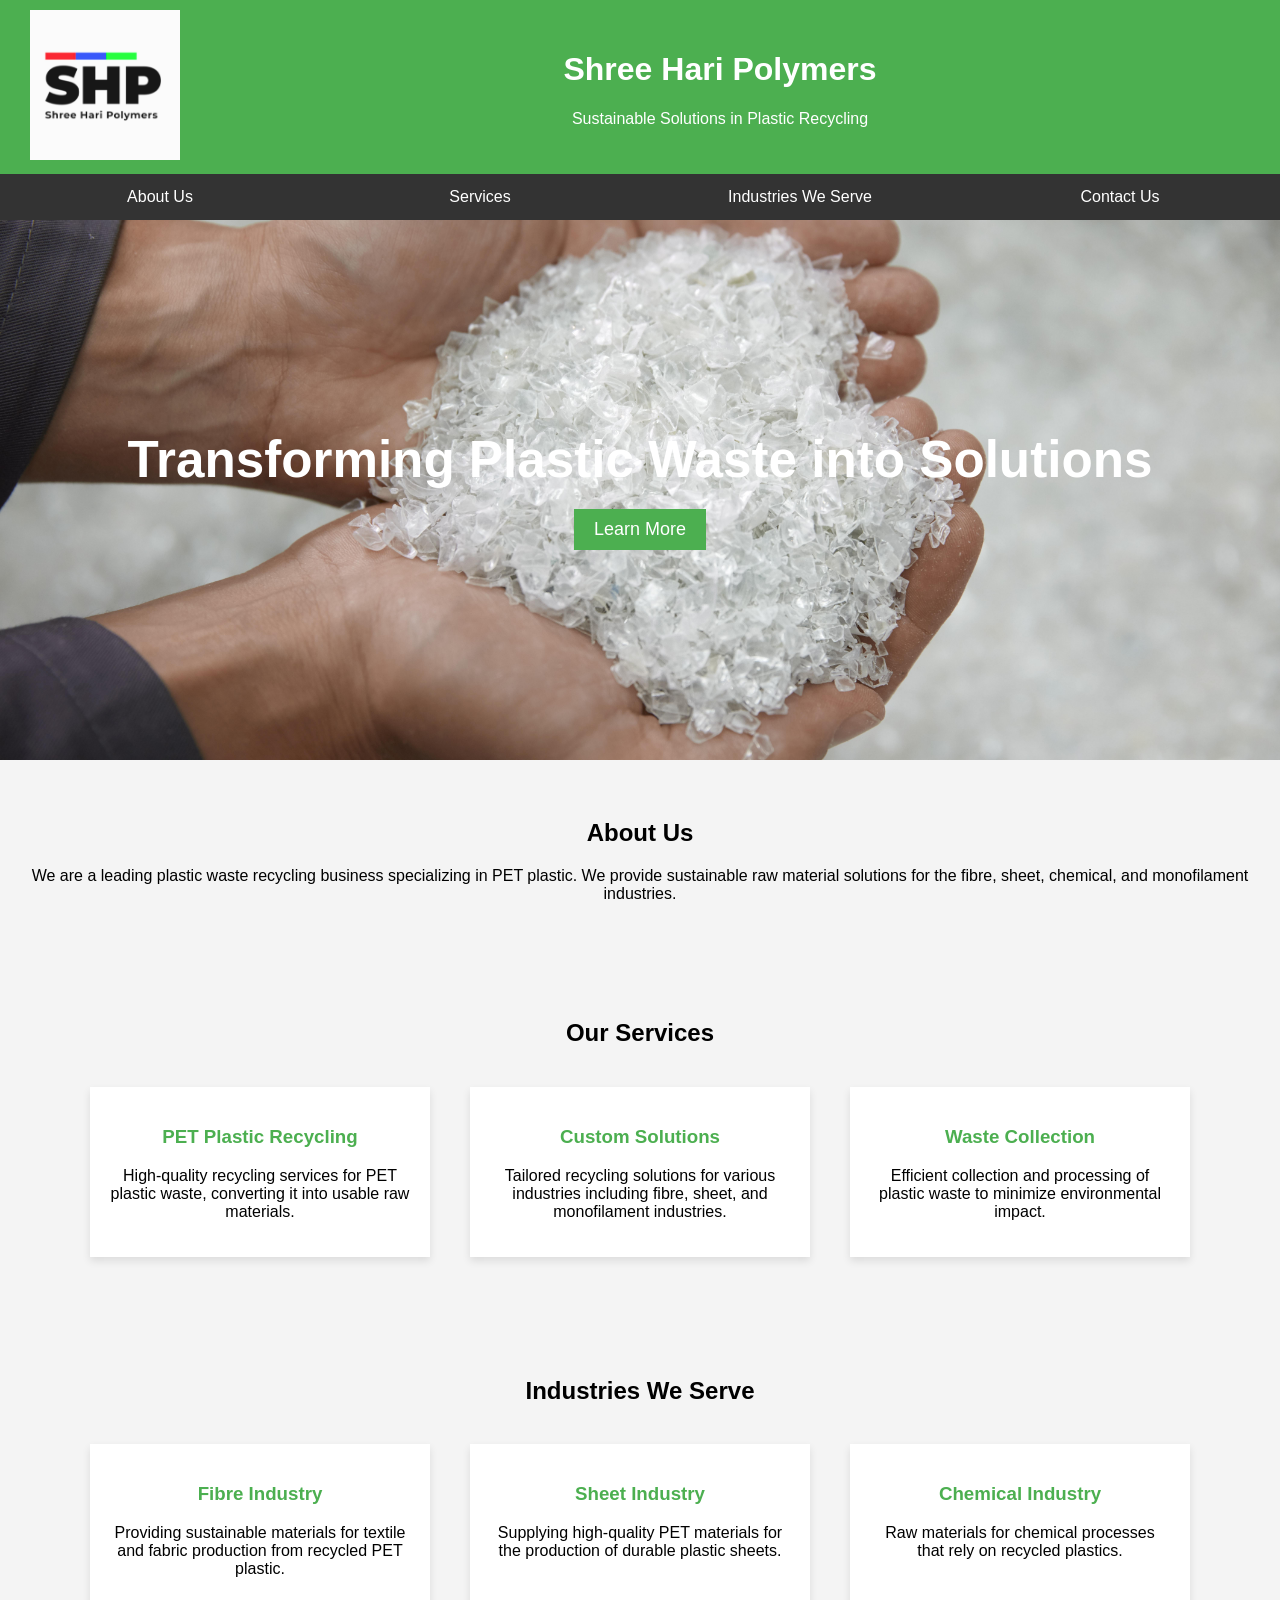
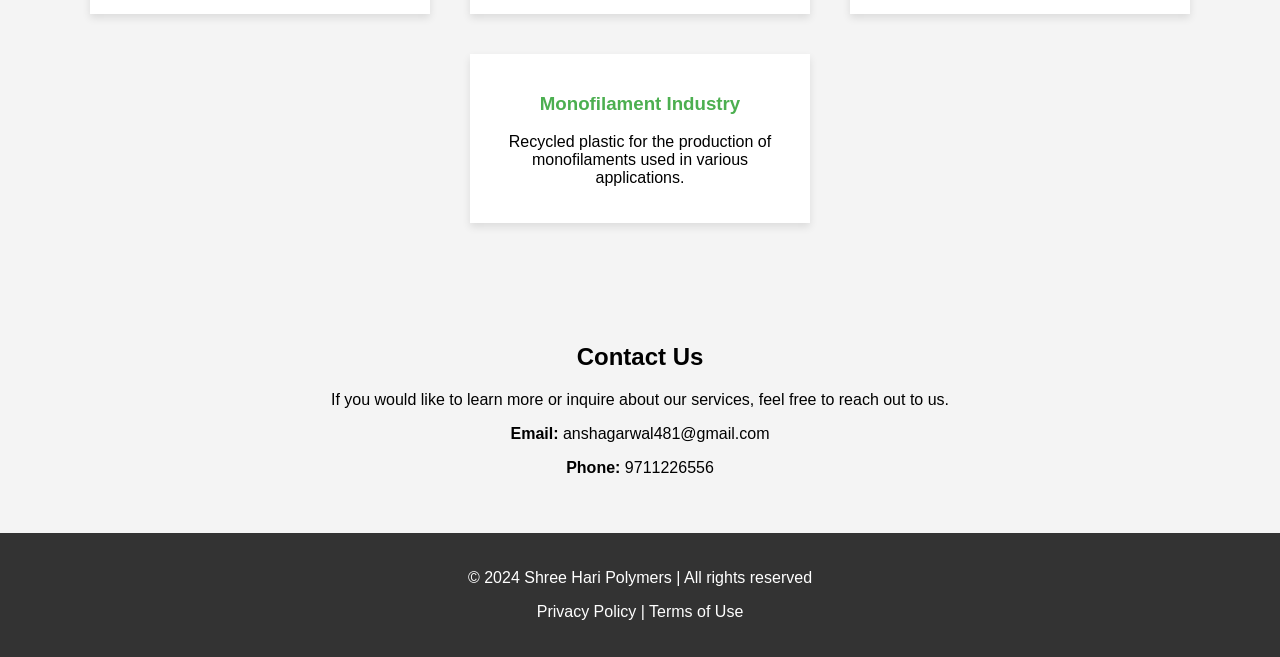
==== index.html @ 1f1cdcaf "Add files via upload" ====
<!DOCTYPE html>
<html lang="en">
<head>
    <meta charset="UTF-8">
    <meta name="viewport" content="width=device-width, initial-scale=1.0">
    <title>Shree Hari Polymers - PET Plastic Recycling</title>
    <style>
        body {
            font-family: Arial, sans-serif;
            margin: 0;
            padding: 0;
            background-color: #f4f4f4;
        }

        /* Header */
        header {
            background-color: #4CAF50;
            padding: 10px 20px;
            color: white;
            display: flex;
            align-items: center;
            justify-content: space-between;
            flex-wrap: wrap;
        }

        /* Adjust logo position */
        .logo img {
            width: 150px;
            margin-left: 10px;
        }

        /* Aligning header text */
        .header-content {
            text-align: center;
            flex-grow: 1;
            padding: 10px;
        }

        /* Navigation */
        nav {
            display: flex;
            flex-wrap: wrap;
            justify-content: center;
            background-color: #333;
        }

        nav a {
            color: white;
            padding: 14px 20px;
            text-decoration: none;
            text-align: center;
            flex: 1;
            min-width: 100px;
        }

        nav a:hover {
            background-color: #ddd;
            color: black;
        }

        /* Banner */
        .banner {
            background: url('ALPLA-PET-Recycling.jpg') no-repeat center center/cover;
            height: 60vh;
            color: white;
            display: flex;
            align-items: center;
            justify-content: center;
            flex-direction: column;
            text-align: center;
        }

        .banner h1 {
            font-size: 4vw;
            margin: 0;
        }

        .banner button {
            background-color: #4CAF50;
            border: none;
            color: white;
            padding: 10px 20px;
            font-size: 18px;
            cursor: pointer;
            margin-top: 20px;
        }

        .banner button:hover {
            background-color: #45a049;
        }

        /* Section styling */
        section {
            padding: 40px 20px;
            text-align: center;
        }

        .services, .industries {
            display: flex;
            justify-content: center;
            flex-wrap: wrap;
        }

        .card {
            background-color: white;
            padding: 20px;
            margin: 10px;
            box-shadow: 0 4px 8px rgba(0, 0, 0, 0.1);
            flex-basis: 300px;
            flex-grow: 1;
            margin: 20px;
            max-width: 300px;
        }

        .card h3 {
            color: #4CAF50;
        }

        /* Footer */
        footer {
            background-color: #333;
            color: white;
            text-align: center;
            padding: 20px 0;
        }

        footer a {
            color: white;
            text-decoration: none;
        }

        footer a:hover {
            text-decoration: underline;
        }

        /* Responsive styles */
        @media (max-width: 768px) {
            header {
                flex-direction: column;
            }

            .header-content {
                margin: 10px 0;
            }

            .banner {
                height: 50vh;
            }

            .banner h1 {
                font-size: 6vw;
            }

            .card {
                margin: 10px 0;
                flex-basis: 100%;
                max-width: 90%;
            }

            nav a {
                flex-basis: 100%;
                text-align: center;
                padding: 10px 0;
            }
        }

        @media (max-width: 480px) {
            .banner h1 {
                font-size: 8vw;
            }

            .banner button {
                font-size: 16px;
                padding: 8px 16px;
            }
        }
    </style>
</head>
<body>

    <!-- Header -->
    <header>
        <div class="logo">
            <img src="logo.png" alt="Shree Hari Polymers Logo">
        </div>
        <div class="header-content">
            <h1>Shree Hari Polymers</h1>
            <p>Sustainable Solutions in Plastic Recycling</p>
        </div>
    </header>

    <!-- Navigation -->
    <nav>
        <a href="#about">About Us</a>
        <a href="#services">Services</a>
        <a href="#industries">Industries We Serve</a>
        <a href="#contact">Contact Us</a>
    </nav>

    <!-- Banner -->
    <div class="banner">
        <h1>Transforming Plastic Waste into Solutions</h1>
        <button onclick="scrollToSection('about')">Learn More</button>
    </div>

    <!-- About Us -->
    <section id="about">
        <h2>About Us</h2>
        <p>We are a leading plastic waste recycling business specializing in PET plastic. We provide sustainable raw material solutions for the fibre, sheet, chemical, and monofilament industries.</p>
    </section>

    <!-- Services -->
    <section id="services">
        <h2>Our Services</h2>
        <div class="services">
            <div class="card">
                <h3>PET Plastic Recycling</h3>
                <p>High-quality recycling services for PET plastic waste, converting it into usable raw materials.</p>
            </div>
            <div class="card">
                <h3>Custom Solutions</h3>
                <p>Tailored recycling solutions for various industries including fibre, sheet, and monofilament industries.</p>
            </div>
            <div class="card">
                <h3>Waste Collection</h3>
                <p>Efficient collection and processing of plastic waste to minimize environmental impact.</p>
            </div>
        </div>
    </section>

    <!-- Industries We Serve -->
    <section id="industries">
        <h2>Industries We Serve</h2>
        <div class="industries">
            <div class="card">
                <h3>Fibre Industry</h3>
                <p>Providing sustainable materials for textile and fabric production from recycled PET plastic.</p>
            </div>
            <div class="card">
                <h3>Sheet Industry</h3>
                <p>Supplying high-quality PET materials for the production of durable plastic sheets.</p>
            </div>
            <div class="card">
                <h3>Chemical Industry</h3>
                <p>Raw materials for chemical processes that rely on recycled plastics.</p>
            </div>
            <div class="card">
                <h3>Monofilament Industry</h3>
                <p>Recycled plastic for the production of monofilaments used in various applications.</p>
            </div>
        </div>
    </section>

    <!-- Contact Us -->
    <section id="contact">
        <h2>Contact Us</h2>
        <p>If you would like to learn more or inquire about our services, feel free to reach out to us.</p>
        <p><strong>Email:</strong> anshagarwal481@gmail.com</p>
        <p><strong>Phone:</strong> 9711226556</p>
    </section>

    <!-- Footer -->
    <footer>
        <p>&copy; 2024 Shree Hari Polymers | All rights reserved</p>
        <p><a href="#privacy">Privacy Policy</a> | <a href="#terms">Terms of Use</a></p>
    </footer>

    <script>
        function scrollToSection(sectionId) {
            const section = document.getElementById(sectionId);
            section.scrollIntoView({ behavior: 'smooth' });
        }
    </script>

</body>
</html>
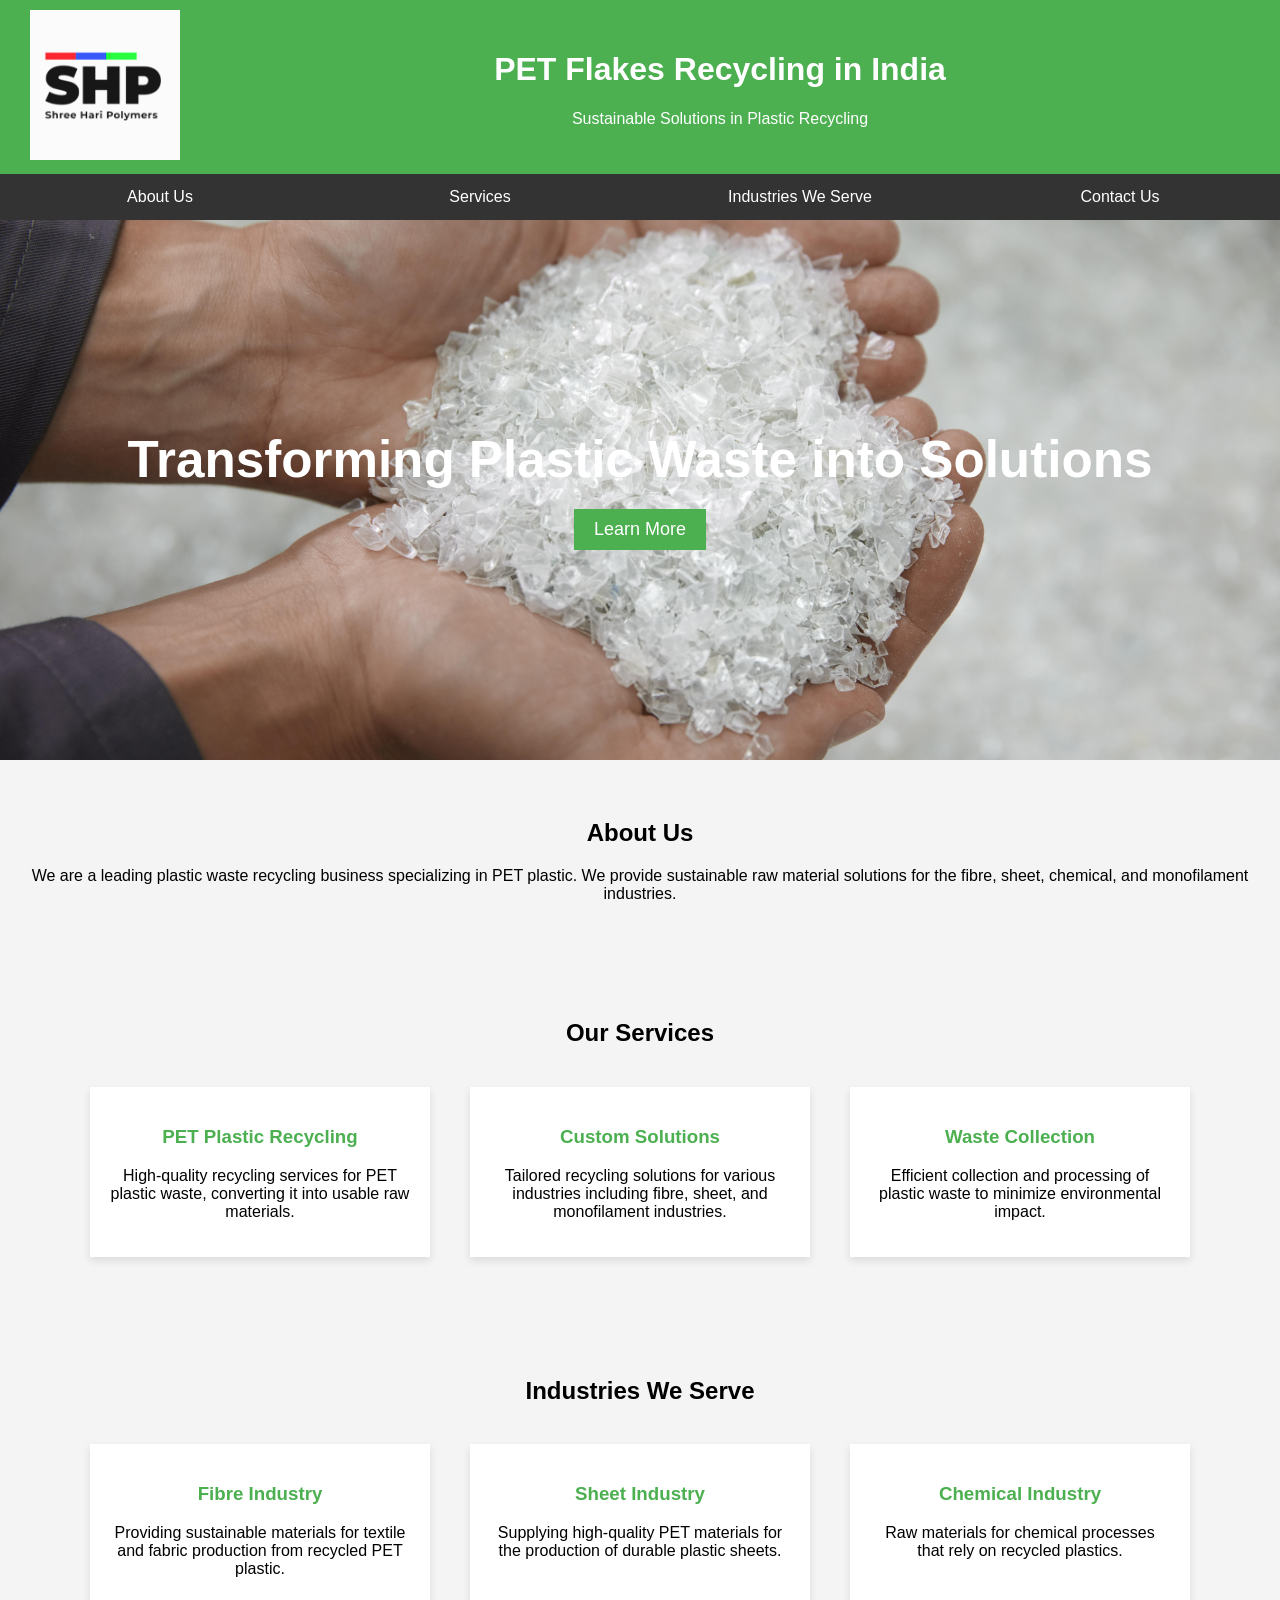
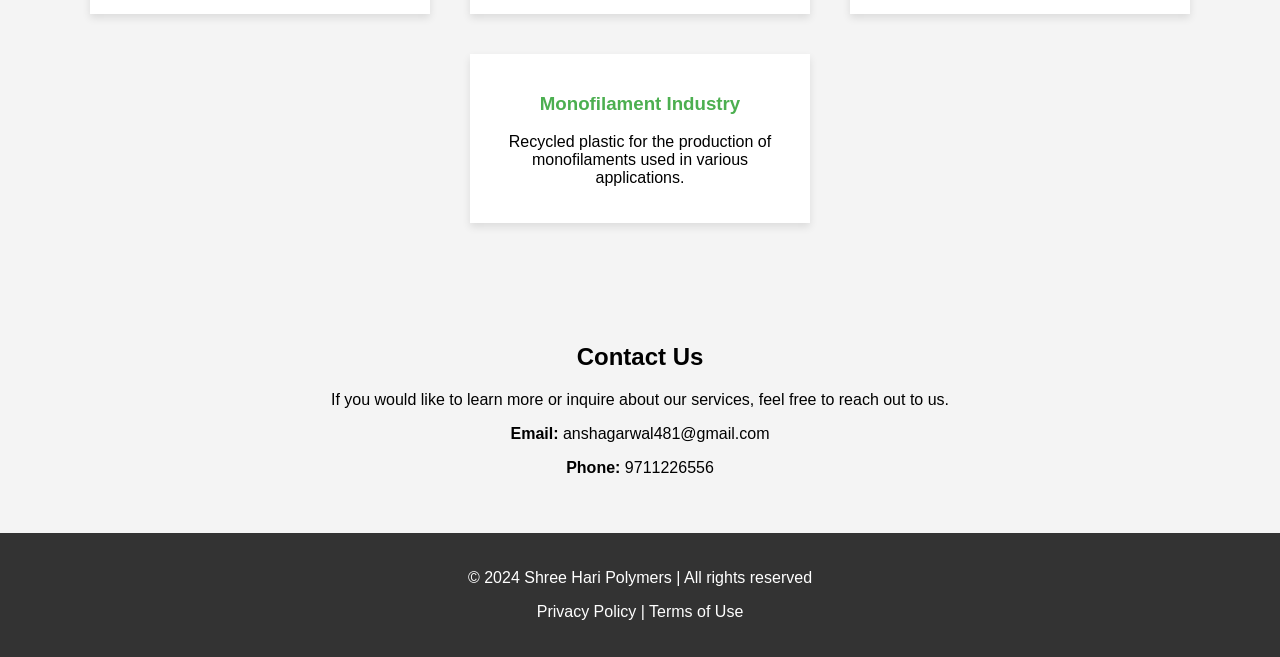
==== commit d901a419: "Update index.html" ====
--- a/index.html
+++ b/index.html
@@ -3,7 +3,10 @@
 <head>
     <meta charset="UTF-8">
     <meta name="viewport" content="width=device-width, initial-scale=1.0">
-    <title>Shree Hari Polymers - PET Plastic Recycling</title>
+    <!-- Updated title for SEO -->
+    <title>Shree Hari Polymers - Leading PET Flakes Recycling in India</title>
+    <!-- Added meta description for SEO -->
+    <meta name="description" content="Shree Hari Polymers offers sustainable solutions in PET plastic recycling. We specialize in providing high-quality PET flakes for various industries in India.">
     <style>
         body {
             font-family: Arial, sans-serif;
@@ -184,7 +187,7 @@
             <img src="logo.png" alt="Shree Hari Polymers Logo">
         </div>
         <div class="header-content">
-            <h1>Shree Hari Polymers</h1>
+            <h1>PET Flakes Recycling in India</h1> <!-- Updated heading for SEO -->
             <p>Sustainable Solutions in Plastic Recycling</p>
         </div>
     </header>
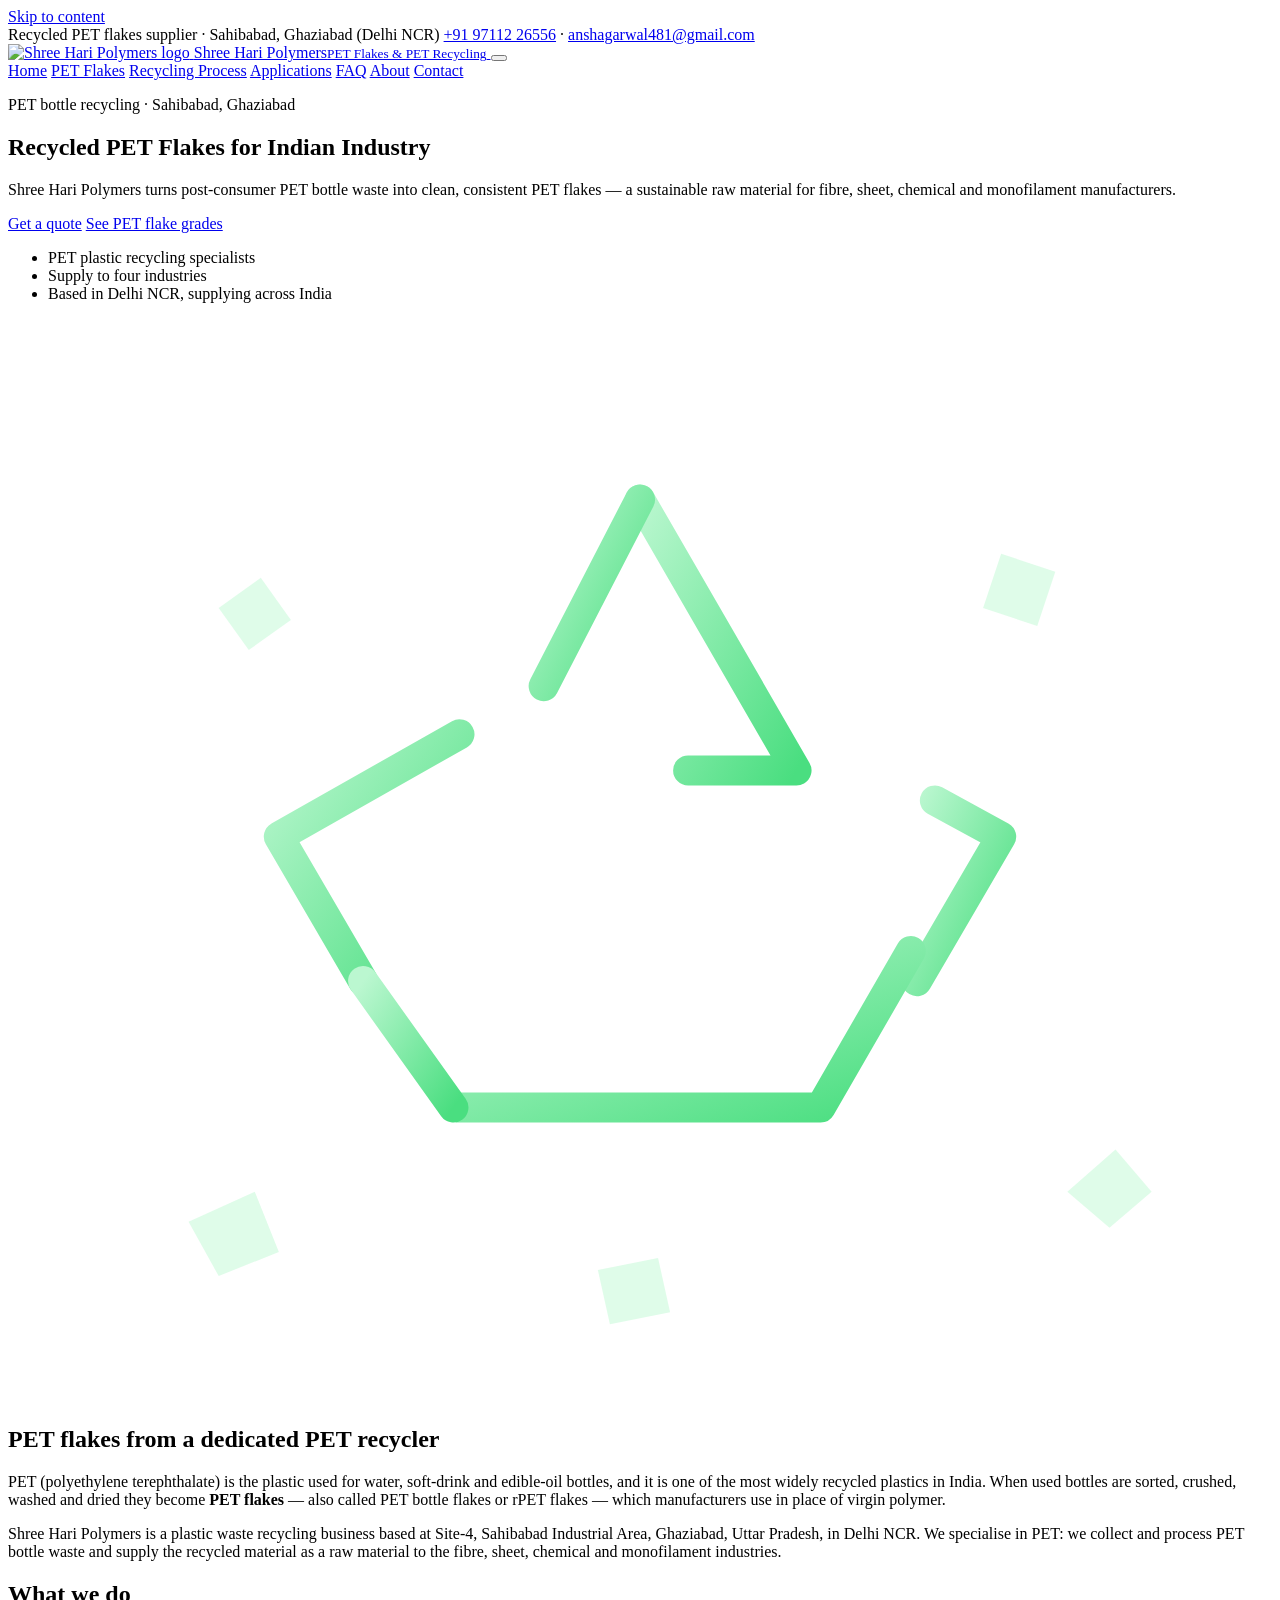
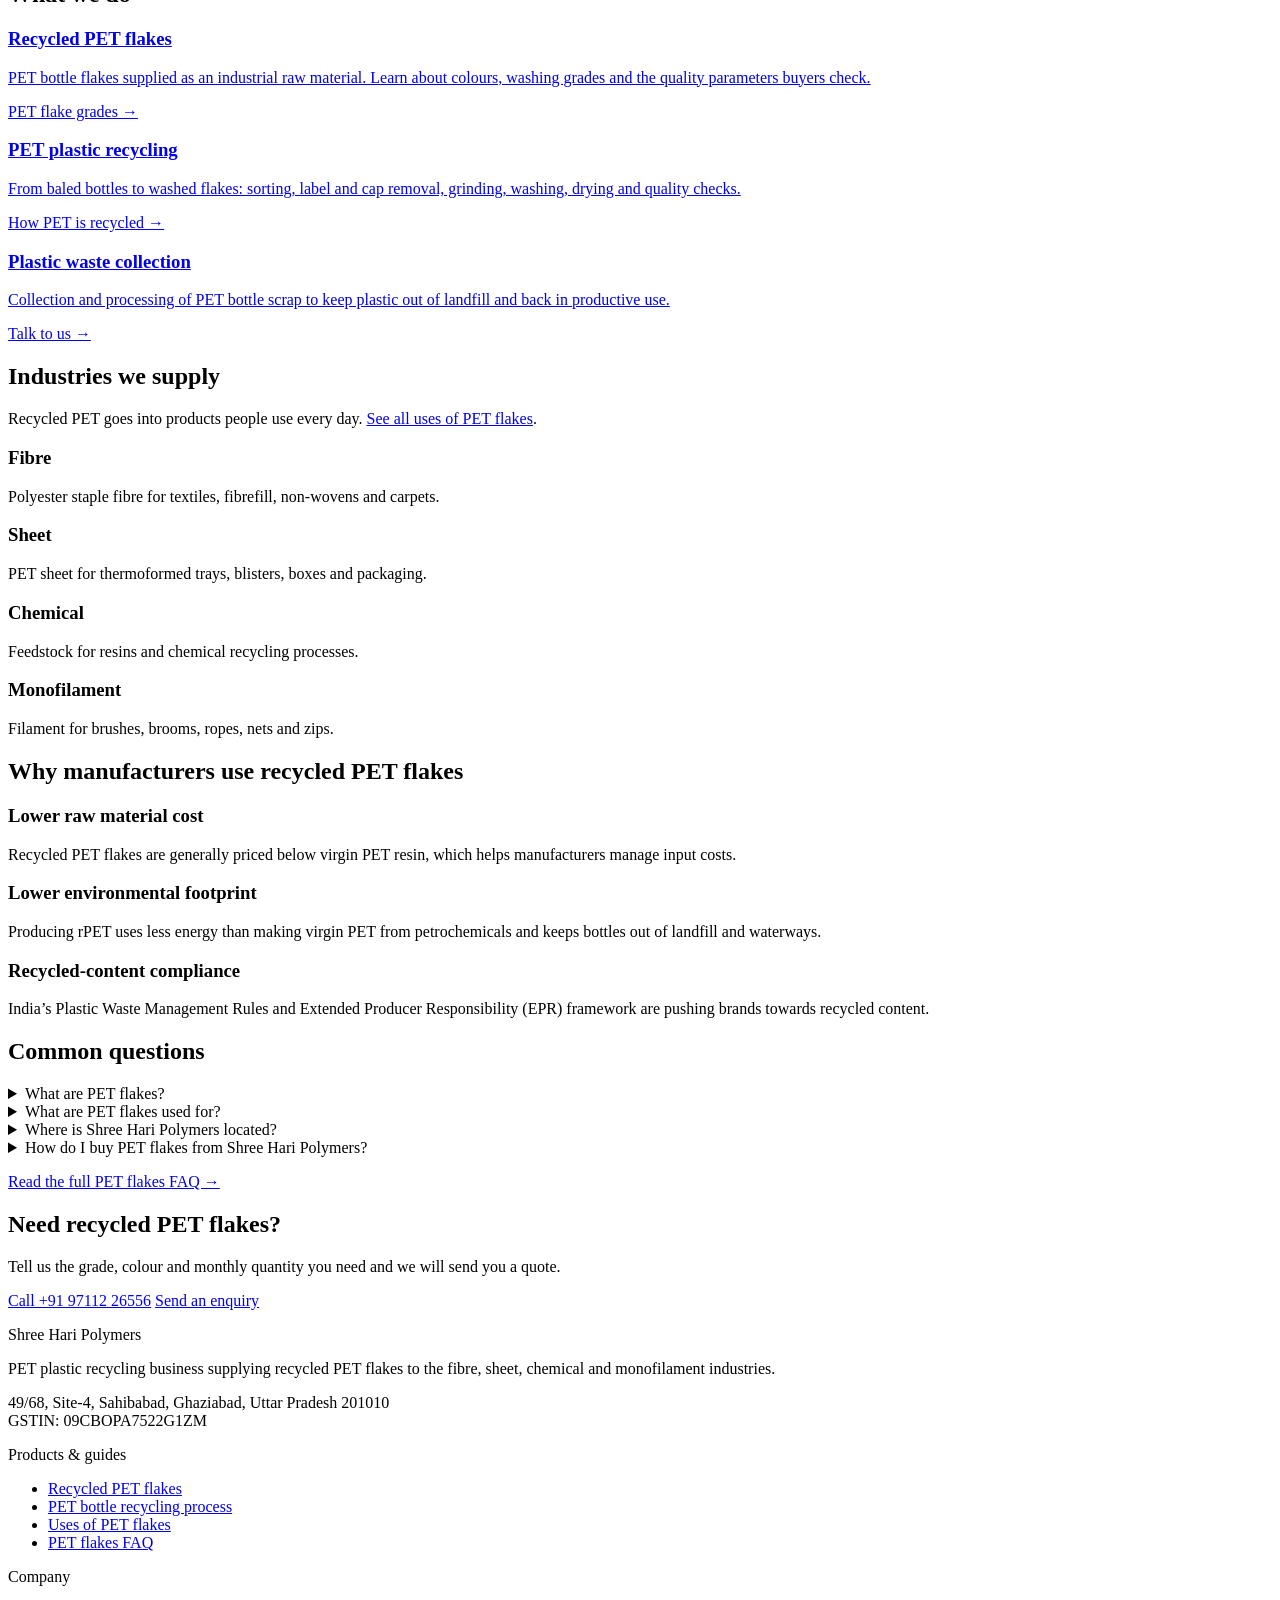
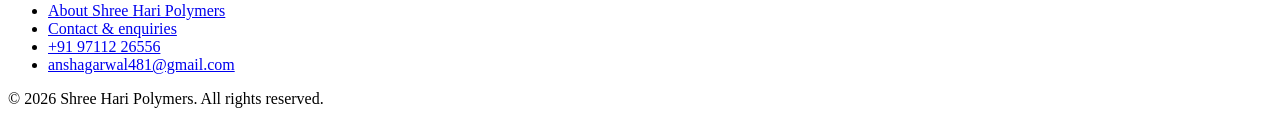
==== commit 2e1a8a17: "Rebuild site as multi-page SEO-optimised website Adds product, process, applications, FAQ, about and" ====
--- a/index.html
+++ b/index.html
@@ -1,279 +1,270 @@
 <!DOCTYPE html>
-<html lang="en">
+<html lang="en-IN">
 <head>
-    <meta charset="UTF-8">
-    <meta name="viewport" content="width=device-width, initial-scale=1.0">
-    <!-- Updated title for SEO -->
-    <title>Shree Hari Polymers - Leading PET Flakes Recycling in India</title>
-    <!-- Added meta description for SEO -->
-    <meta name="description" content="Shree Hari Polymers offers sustainable solutions in PET plastic recycling. We specialize in providing high-quality PET flakes for various industries in India.">
-    <style>
-        body {
-            font-family: Arial, sans-serif;
-            margin: 0;
-            padding: 0;
-            background-color: #f4f4f4;
-        }
-
-        /* Header */
-        header {
-            background-color: #4CAF50;
-            padding: 10px 20px;
-            color: white;
-            display: flex;
-            align-items: center;
-            justify-content: space-between;
-            flex-wrap: wrap;
-        }
-
-        /* Adjust logo position */
-        .logo img {
-            width: 150px;
-            margin-left: 10px;
-        }
-
-        /* Aligning header text */
-        .header-content {
-            text-align: center;
-            flex-grow: 1;
-            padding: 10px;
-        }
-
-        /* Navigation */
-        nav {
-            display: flex;
-            flex-wrap: wrap;
-            justify-content: center;
-            background-color: #333;
-        }
-
-        nav a {
-            color: white;
-            padding: 14px 20px;
-            text-decoration: none;
-            text-align: center;
-            flex: 1;
-            min-width: 100px;
-        }
-
-        nav a:hover {
-            background-color: #ddd;
-            color: black;
-        }
-
-        /* Banner */
-        .banner {
-            background: url('ALPLA-PET-Recycling.jpg') no-repeat center center/cover;
-            height: 60vh;
-            color: white;
-            display: flex;
-            align-items: center;
-            justify-content: center;
-            flex-direction: column;
-            text-align: center;
-        }
-
-        .banner h1 {
-            font-size: 4vw;
-            margin: 0;
-        }
-
-        .banner button {
-            background-color: #4CAF50;
-            border: none;
-            color: white;
-            padding: 10px 20px;
-            font-size: 18px;
-            cursor: pointer;
-            margin-top: 20px;
-        }
-
-        .banner button:hover {
-            background-color: #45a049;
-        }
-
-        /* Section styling */
-        section {
-            padding: 40px 20px;
-            text-align: center;
-        }
-
-        .services, .industries {
-            display: flex;
-            justify-content: center;
-            flex-wrap: wrap;
-        }
-
-        .card {
-            background-color: white;
-            padding: 20px;
-            margin: 10px;
-            box-shadow: 0 4px 8px rgba(0, 0, 0, 0.1);
-            flex-basis: 300px;
-            flex-grow: 1;
-            margin: 20px;
-            max-width: 300px;
-        }
-
-        .card h3 {
-            color: #4CAF50;
-        }
-
-        /* Footer */
-        footer {
-            background-color: #333;
-            color: white;
-            text-align: center;
-            padding: 20px 0;
-        }
-
-        footer a {
-            color: white;
-            text-decoration: none;
-        }
-
-        footer a:hover {
-            text-decoration: underline;
-        }
-
-        /* Responsive styles */
-        @media (max-width: 768px) {
-            header {
-                flex-direction: column;
-            }
-
-            .header-content {
-                margin: 10px 0;
-            }
-
-            .banner {
-                height: 50vh;
-            }
-
-            .banner h1 {
-                font-size: 6vw;
-            }
-
-            .card {
-                margin: 10px 0;
-                flex-basis: 100%;
-                max-width: 90%;
-            }
-
-            nav a {
-                flex-basis: 100%;
-                text-align: center;
-                padding: 10px 0;
-            }
-        }
-
-        @media (max-width: 480px) {
-            .banner h1 {
-                font-size: 8vw;
-            }
-
-            .banner button {
-                font-size: 16px;
-                padding: 8px 16px;
-            }
-        }
-    </style>
+<meta charset="UTF-8">
+<meta name="viewport" content="width=device-width, initial-scale=1">
+<title>PET Flakes Manufacturer in Ghaziabad, India | Shree Hari Polymers</title>
+<meta name="description" content="Shree Hari Polymers, Sahibabad (Ghaziabad, Delhi NCR), recycles PET bottle waste into quality PET flakes for fibre, sheet, chemical and monofilament makers.">
+<meta name="robots" content="index, follow, max-image-preview:large">
+<link rel="canonical" href="https://devansh1999.github.io/SHP/">
+<link rel="icon" type="image/png" href="/SHP/logo.png">
+<meta name="theme-color" content="#14532d">
+<meta property="og:type" content="website">
+<meta property="og:site_name" content="Shree Hari Polymers">
+<meta property="og:locale" content="en_IN">
+<meta property="og:title" content="PET Flakes Manufacturer in Ghaziabad, India | Shree Hari Polymers">
+<meta property="og:description" content="Shree Hari Polymers, Sahibabad (Ghaziabad, Delhi NCR), recycles PET bottle waste into quality PET flakes for fibre, sheet, chemical and monofilament makers.">
+<meta property="og:url" content="https://devansh1999.github.io/SHP/">
+<meta property="og:image" content="https://devansh1999.github.io/SHP/logo.png">
+<meta name="twitter:card" content="summary">
+<link rel="stylesheet" href="/SHP/assets/style.css">
+<script type="application/ld+json">
+{
+ "@context": "https://schema.org",
+ "@graph": [
+  {
+   "@type": [
+    "Organization",
+    "LocalBusiness"
+   ],
+   "@id": "https://devansh1999.github.io/SHP/#organization",
+   "name": "Shree Hari Polymers",
+   "url": "https://devansh1999.github.io/SHP/",
+   "logo": "https://devansh1999.github.io/SHP/logo.png",
+   "image": "https://devansh1999.github.io/SHP/logo.png",
+   "address": {
+    "@type": "PostalAddress",
+    "streetAddress": "49/68, Site-4, Sahibabad Industrial Area",
+    "addressLocality": "Sahibabad, Ghaziabad",
+    "addressRegion": "Uttar Pradesh",
+    "postalCode": "201010",
+    "addressCountry": "IN"
+   },
+   "taxID": "09CBOPA7522G1ZM",
+   "description": "PET plastic recycling company in Sahibabad, Ghaziabad (Delhi NCR), India supplying recycled PET flakes to the fibre, sheet, chemical and monofilament industries.",
+   "email": "anshagarwal481@gmail.com",
+   "telephone": "+91-9711226556",
+   "areaServed": {
+    "@type": "Country",
+    "name": "India"
+   },
+   "knowsAbout": [
+    "PET flakes",
+    "Recycled PET flakes",
+    "rPET",
+    "PET bottle recycling",
+    "PET bottle scrap",
+    "Hot washed PET flakes",
+    "Plastic waste recycling"
+   ],
+   "contactPoint": {
+    "@type": "ContactPoint",
+    "contactType": "sales",
+    "telephone": "+91-9711226556",
+    "email": "anshagarwal481@gmail.com",
+    "areaServed": "IN",
+    "availableLanguage": [
+     "en",
+     "hi"
+    ]
+   }
+  },
+  {
+   "@type": "WebSite",
+   "@id": "https://devansh1999.github.io/SHP/#website",
+   "url": "https://devansh1999.github.io/SHP/",
+   "name": "Shree Hari Polymers",
+   "inLanguage": "en-IN",
+   "publisher": {
+    "@id": "https://devansh1999.github.io/SHP/#organization"
+   }
+  },
+  {
+   "@type": "WebPage",
+   "@id": "https://devansh1999.github.io/SHP/#webpage",
+   "url": "https://devansh1999.github.io/SHP/",
+   "name": "PET Flakes Manufacturer in Ghaziabad, India | Shree Hari Polymers",
+   "description": "Shree Hari Polymers, Sahibabad (Ghaziabad, Delhi NCR), recycles PET bottle waste into quality PET flakes for fibre, sheet, chemical and monofilament makers.",
+   "inLanguage": "en-IN",
+   "isPartOf": {
+    "@id": "https://devansh1999.github.io/SHP/#website"
+   },
+   "about": {
+    "@id": "https://devansh1999.github.io/SHP/#organization"
+   },
+   "dateModified": "2026-11-12"
+  }
+ ]
+}
+</script>
 </head>
 <body>
-
-    <!-- Header -->
-    <header>
-        <div class="logo">
-            <img src="logo.png" alt="Shree Hari Polymers Logo">
-        </div>
-        <div class="header-content">
-            <h1>PET Flakes Recycling in India</h1> <!-- Updated heading for SEO -->
-            <p>Sustainable Solutions in Plastic Recycling</p>
-        </div>
-    </header>
-
-    <!-- Navigation -->
-    <nav>
-        <a href="#about">About Us</a>
-        <a href="#services">Services</a>
-        <a href="#industries">Industries We Serve</a>
-        <a href="#contact">Contact Us</a>
+<a class="skip" href="#main">Skip to content</a>
+<div class="topbar">
+  <div class="wrap">
+    <span>Recycled PET flakes supplier &middot; Sahibabad, Ghaziabad (Delhi NCR)</span>
+    <span><a href="tel:+919711226556">+91 97112 26556</a> &middot; <a href="mailto:anshagarwal481@gmail.com">anshagarwal481@gmail.com</a></span>
+  </div>
+</div>
+<header class="site-header">
+  <div class="wrap">
+    <a class="brand" href="/SHP/">
+      <img src="/SHP/logo.png" alt="Shree Hari Polymers logo" width="48" height="48">
+      <span>Shree Hari Polymers<small>PET Flakes &amp; PET Recycling</small></span>
+    </a>
+    <button class="nav-toggle" aria-expanded="false" aria-controls="nav" aria-label="Menu"><span></span><span></span><span></span></button>
+    <nav id="nav" class="nav" aria-label="Main">
+        <a href="./" aria-current="page">Home</a>
+        <a href="pet-flakes.html">PET Flakes</a>
+        <a href="pet-recycling-process.html">Recycling Process</a>
+        <a href="applications.html">Applications</a>
+        <a href="pet-flakes-faq.html">FAQ</a>
+        <a href="about.html">About</a>
+        <a href="contact.html">Contact</a>
     </nav>
-
-    <!-- Banner -->
-    <div class="banner">
-        <h1>Transforming Plastic Waste into Solutions</h1>
-        <button onclick="scrollToSection('about')">Learn More</button>
-    </div>
-
-    <!-- About Us -->
-    <section id="about">
-        <h2>About Us</h2>
-        <p>We are a leading plastic waste recycling business specializing in PET plastic. We provide sustainable raw material solutions for the fibre, sheet, chemical, and monofilament industries.</p>
-    </section>
-
-    <!-- Services -->
-    <section id="services">
-        <h2>Our Services</h2>
-        <div class="services">
-            <div class="card">
-                <h3>PET Plastic Recycling</h3>
-                <p>High-quality recycling services for PET plastic waste, converting it into usable raw materials.</p>
-            </div>
-            <div class="card">
-                <h3>Custom Solutions</h3>
-                <p>Tailored recycling solutions for various industries including fibre, sheet, and monofilament industries.</p>
-            </div>
-            <div class="card">
-                <h3>Waste Collection</h3>
-                <p>Efficient collection and processing of plastic waste to minimize environmental impact.</p>
-            </div>
-        </div>
-    </section>
-
-    <!-- Industries We Serve -->
-    <section id="industries">
-        <h2>Industries We Serve</h2>
-        <div class="industries">
-            <div class="card">
-                <h3>Fibre Industry</h3>
-                <p>Providing sustainable materials for textile and fabric production from recycled PET plastic.</p>
-            </div>
-            <div class="card">
-                <h3>Sheet Industry</h3>
-                <p>Supplying high-quality PET materials for the production of durable plastic sheets.</p>
-            </div>
-            <div class="card">
-                <h3>Chemical Industry</h3>
-                <p>Raw materials for chemical processes that rely on recycled plastics.</p>
-            </div>
-            <div class="card">
-                <h3>Monofilament Industry</h3>
-                <p>Recycled plastic for the production of monofilaments used in various applications.</p>
-            </div>
-        </div>
-    </section>
-
-    <!-- Contact Us -->
-    <section id="contact">
-        <h2>Contact Us</h2>
-        <p>If you would like to learn more or inquire about our services, feel free to reach out to us.</p>
-        <p><strong>Email:</strong> anshagarwal481@gmail.com</p>
-        <p><strong>Phone:</strong> 9711226556</p>
-    </section>
-
-    <!-- Footer -->
-    <footer>
-        <p>&copy; 2024 Shree Hari Polymers | All rights reserved</p>
-        <p><a href="#privacy">Privacy Policy</a> | <a href="#terms">Terms of Use</a></p>
-    </footer>
-
-    <script>
-        function scrollToSection(sectionId) {
-            const section = document.getElementById(sectionId);
-            section.scrollIntoView({ behavior: 'smooth' });
-        }
-    </script>
-
+  </div>
+</header>
+
+<main id="main">
+<section class="hero">
+  <div class="wrap hero-grid">
+    <div>
+      <p class="kicker">PET bottle recycling &middot; Sahibabad, Ghaziabad</p>
+      <h1>Recycled PET Flakes for Indian Industry</h1>
+      <p class="lead">Shree Hari Polymers turns post-consumer PET bottle waste into clean, consistent PET flakes &mdash; a sustainable raw material for fibre, sheet, chemical and monofilament manufacturers.</p>
+      <div class="hero-actions">
+        <a class="btn" href="contact.html">Get a quote</a>
+        <a class="btn btn-ghost" href="pet-flakes.html">See PET flake grades</a>
+      </div>
+      <ul class="hero-points">
+        <li>PET plastic recycling specialists</li>
+        <li>Supply to four industries</li>
+        <li>Based in Delhi NCR, supplying across India</li>
+      </ul>
+    </div>
+    <div class="hero-art" aria-hidden="true">
+      <svg viewBox="0 0 420 360" xmlns="http://www.w3.org/2000/svg">
+        <defs><linearGradient id="g" x1="0" y1="0" x2="1" y2="1"><stop offset="0" stop-color="#bbf7d0"/><stop offset="1" stop-color="#4ade80"/></linearGradient></defs>
+        <circle cx="210" cy="180" r="160" fill="#ffffff" opacity=".08"/>
+        <g fill="none" stroke="url(#g)" stroke-width="10" stroke-linecap="round" stroke-linejoin="round">
+          <path d="M210 60l52 90h-36"/><path d="M118 220l-28-48 60-34"/><path d="M302 220l28-48-22-12"/>
+          <path d="M150 262h120l30-52"/><path d="M178 122l32-62"/><path d="M118 220l30 42"/>
+        </g>
+        <g fill="#dcfce7" opacity=".9">
+          <path d="M60 300l22-10 8 20-20 8z"/><path d="M330 78l18 6-6 18-18-6z"/><path d="M352 290l16-14 12 14-14 12z"/>
+          <path d="M70 96l14-10 10 14-14 10z"/><path d="M196 316l20-4 4 18-20 4z"/>
+        </g>
+      </svg>
+    </div>
+  </div>
+</section>
+
+<section class="section">
+  <div class="wrap narrow">
+    <h2>PET flakes from a dedicated PET recycler</h2>
+    <p>PET (polyethylene terephthalate) is the plastic used for water, soft-drink and edible-oil bottles, and it is one of the most widely recycled plastics in India. When used bottles are sorted, crushed, washed and dried they become <strong>PET flakes</strong> &mdash; also called PET bottle flakes or rPET flakes &mdash; which manufacturers use in place of virgin polymer.</p>
+    <p>Shree Hari Polymers is a plastic waste recycling business based at Site-4, Sahibabad Industrial Area, Ghaziabad, Uttar Pradesh, in Delhi NCR. We specialise in PET: we collect and process PET bottle waste and supply the recycled material as a raw material to the fibre, sheet, chemical and monofilament industries.</p>
+  </div>
+</section>
+
+<section class="section alt">
+  <div class="wrap">
+    <h2 class="center">What we do</h2>
+    <div class="grid three">
+      <a class="card link" href="pet-flakes.html">
+        <h3>Recycled PET flakes</h3>
+        <p>PET bottle flakes supplied as an industrial raw material. Learn about colours, washing grades and the quality parameters buyers check.</p>
+        <span class="more">PET flake grades &rarr;</span>
+      </a>
+      <a class="card link" href="pet-recycling-process.html">
+        <h3>PET plastic recycling</h3>
+        <p>From baled bottles to washed flakes: sorting, label and cap removal, grinding, washing, drying and quality checks.</p>
+        <span class="more">How PET is recycled &rarr;</span>
+      </a>
+      <a class="card link" href="contact.html">
+        <h3>Plastic waste collection</h3>
+        <p>Collection and processing of PET bottle scrap to keep plastic out of landfill and back in productive use.</p>
+        <span class="more">Talk to us &rarr;</span>
+      </a>
+    </div>
+  </div>
+</section>
+
+<section class="section">
+  <div class="wrap">
+    <h2 class="center">Industries we supply</h2>
+    <p class="center sub">Recycled PET goes into products people use every day. <a href="applications.html">See all uses of PET flakes</a>.</p>
+    <div class="grid four">
+      <div class="card"><h3>Fibre</h3><p>Polyester staple fibre for textiles, fibrefill, non-wovens and carpets.</p></div>
+      <div class="card"><h3>Sheet</h3><p>PET sheet for thermoformed trays, blisters, boxes and packaging.</p></div>
+      <div class="card"><h3>Chemical</h3><p>Feedstock for resins and chemical recycling processes.</p></div>
+      <div class="card"><h3>Monofilament</h3><p>Filament for brushes, brooms, ropes, nets and zips.</p></div>
+    </div>
+  </div>
+</section>
+
+<section class="section alt">
+  <div class="wrap">
+    <h2 class="center">Why manufacturers use recycled PET flakes</h2>
+    <div class="grid three">
+      <div class="feature"><h3>Lower raw material cost</h3><p>Recycled PET flakes are generally priced below virgin PET resin, which helps manufacturers manage input costs.</p></div>
+      <div class="feature"><h3>Lower environmental footprint</h3><p>Producing rPET uses less energy than making virgin PET from petrochemicals and keeps bottles out of landfill and waterways.</p></div>
+      <div class="feature"><h3>Recycled-content compliance</h3><p>India&rsquo;s Plastic Waste Management Rules and Extended Producer Responsibility (EPR) framework are pushing brands towards recycled content.</p></div>
+    </div>
+  </div>
+</section>
+
+<section class="section">
+  <div class="wrap narrow">
+    <h2>Common questions</h2>
+    <details><summary>What are PET flakes?</summary><p>PET flakes are small pieces of PET plastic, typically 8&ndash;14&nbsp;mm across, made by sorting, grinding, washing and drying used PET bottles. They are sold as a recycled raw material.</p></details>
+    <details><summary>What are PET flakes used for?</summary><p>Mostly polyester staple fibre, followed by PET sheet, strapping, monofilament and chemical applications. See <a href="applications.html">uses of PET flakes</a>.</p></details>
+    <details><summary>Where is Shree Hari Polymers located?</summary><p>49/68, Site-4, Sahibabad, Ghaziabad, Uttar Pradesh 201010. <a href="contact.html">Contact details and map</a>.</p></details>
+    <details><summary>How do I buy PET flakes from Shree Hari Polymers?</summary><p>Call <a href="tel:+919711226556">+91 97112 26556</a> or <a href="contact.html">send an enquiry</a> with the grade, colour and quantity you need.</p></details>
+    <p><a href="pet-flakes-faq.html">Read the full PET flakes FAQ &rarr;</a></p>
+  </div>
+</section>
+</main>
+<section class="cta-band">
+  <div class="wrap">
+    <div>
+      <h2>Need recycled PET flakes?</h2>
+      <p>Tell us the grade, colour and monthly quantity you need and we will send you a quote.</p>
+    </div>
+    <div class="cta-actions">
+      <a class="btn btn-light" href="tel:+919711226556">Call +91 97112 26556</a>
+      <a class="btn btn-outline" href="/SHP/contact.html">Send an enquiry</a>
+    </div>
+  </div>
+</section>
+<footer class="site-footer">
+  <div class="wrap footer-grid">
+    <div>
+      <p class="footer-brand">Shree Hari Polymers</p>
+      <p>PET plastic recycling business supplying recycled PET flakes to the fibre, sheet, chemical and monofilament industries.</p>
+      <p>49/68, Site-4, Sahibabad, Ghaziabad, Uttar Pradesh 201010<br>GSTIN: 09CBOPA7522G1ZM</p>
+    </div>
+    <div>
+      <p class="footer-head">Products &amp; guides</p>
+      <ul>
+        <li><a href="/SHP/pet-flakes.html">Recycled PET flakes</a></li>
+        <li><a href="/SHP/pet-recycling-process.html">PET bottle recycling process</a></li>
+        <li><a href="/SHP/applications.html">Uses of PET flakes</a></li>
+        <li><a href="/SHP/pet-flakes-faq.html">PET flakes FAQ</a></li>
+      </ul>
+    </div>
+    <div>
+      <p class="footer-head">Company</p>
+      <ul>
+        <li><a href="/SHP/about.html">About Shree Hari Polymers</a></li>
+        <li><a href="/SHP/contact.html">Contact &amp; enquiries</a></li>
+        <li><a href="tel:+919711226556">+91 97112 26556</a></li>
+        <li><a href="mailto:anshagarwal481@gmail.com">anshagarwal481@gmail.com</a></li>
+      </ul>
+    </div>
+  </div>
+  <div class="wrap footer-bottom">&copy; 2026 Shree Hari Polymers. All rights reserved.</div>
+</footer>
+<script src="/SHP/assets/site.js" defer></script>
 </body>
 </html>
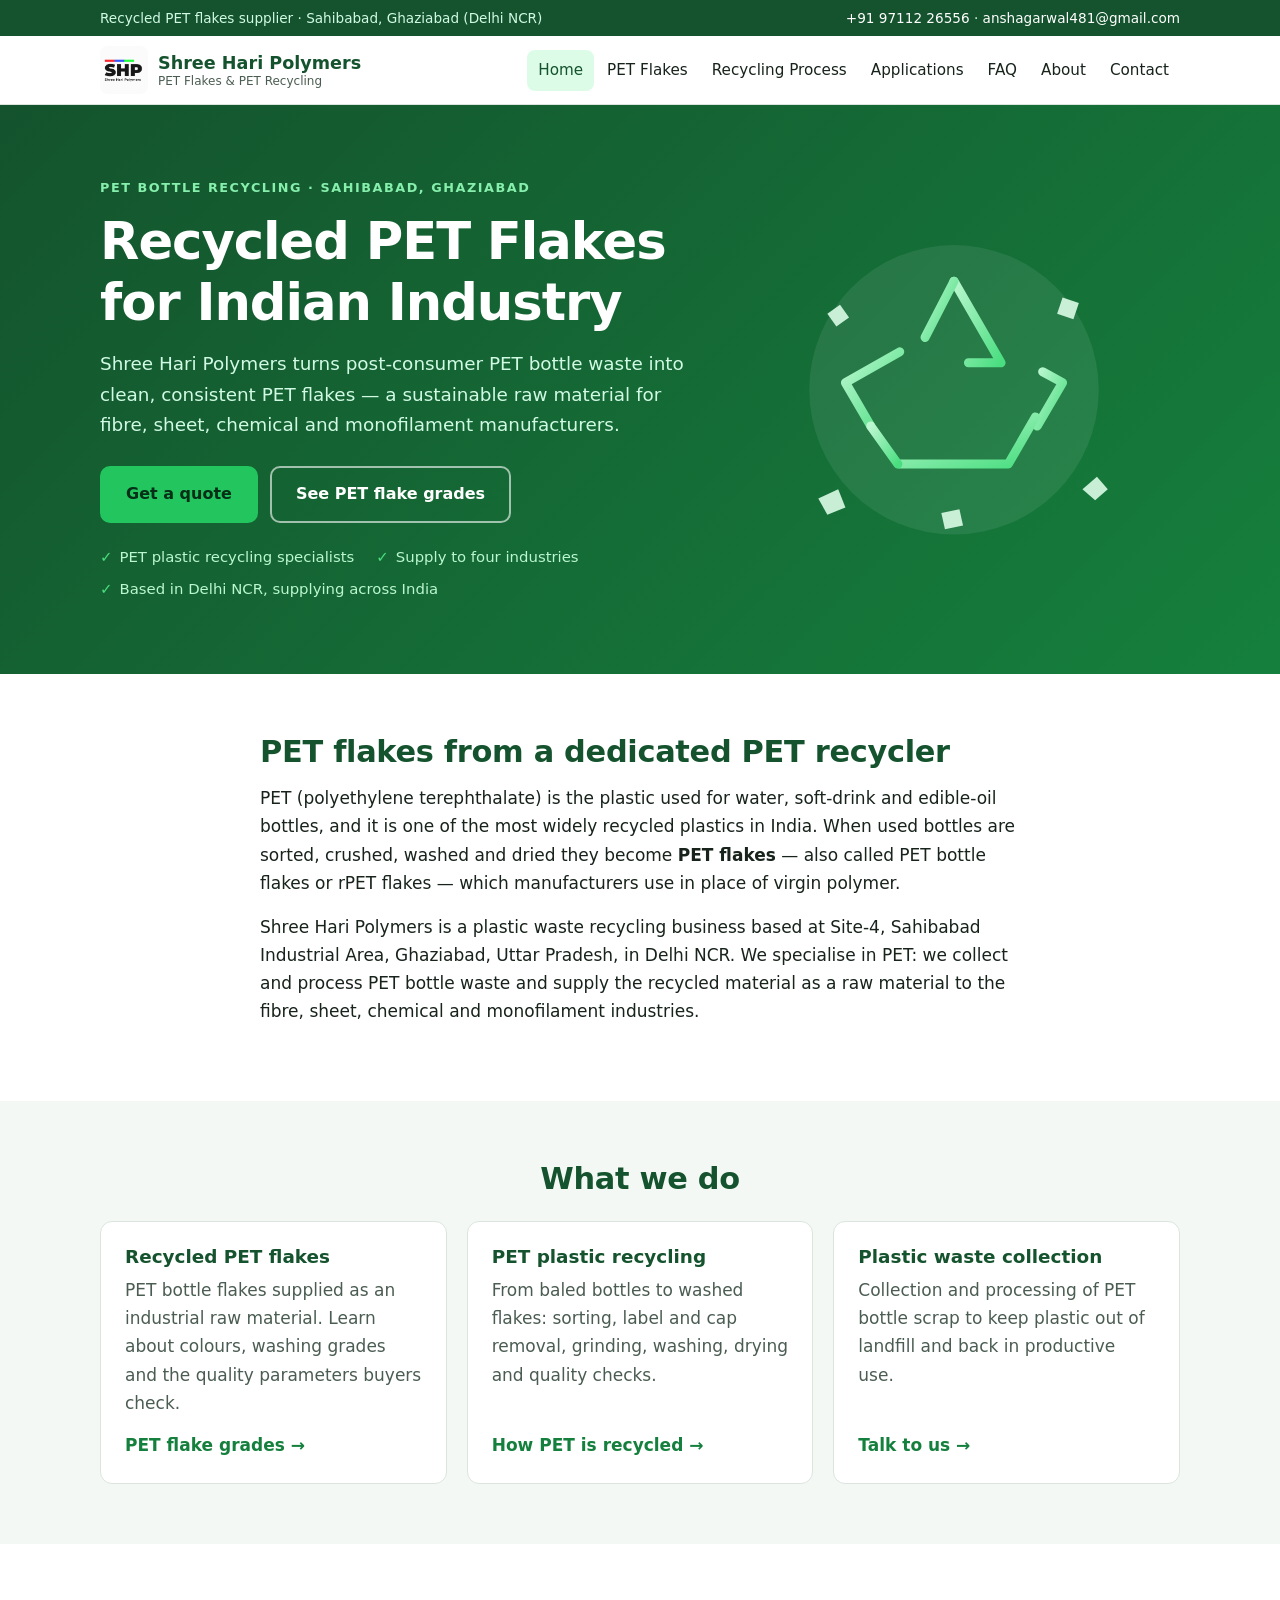
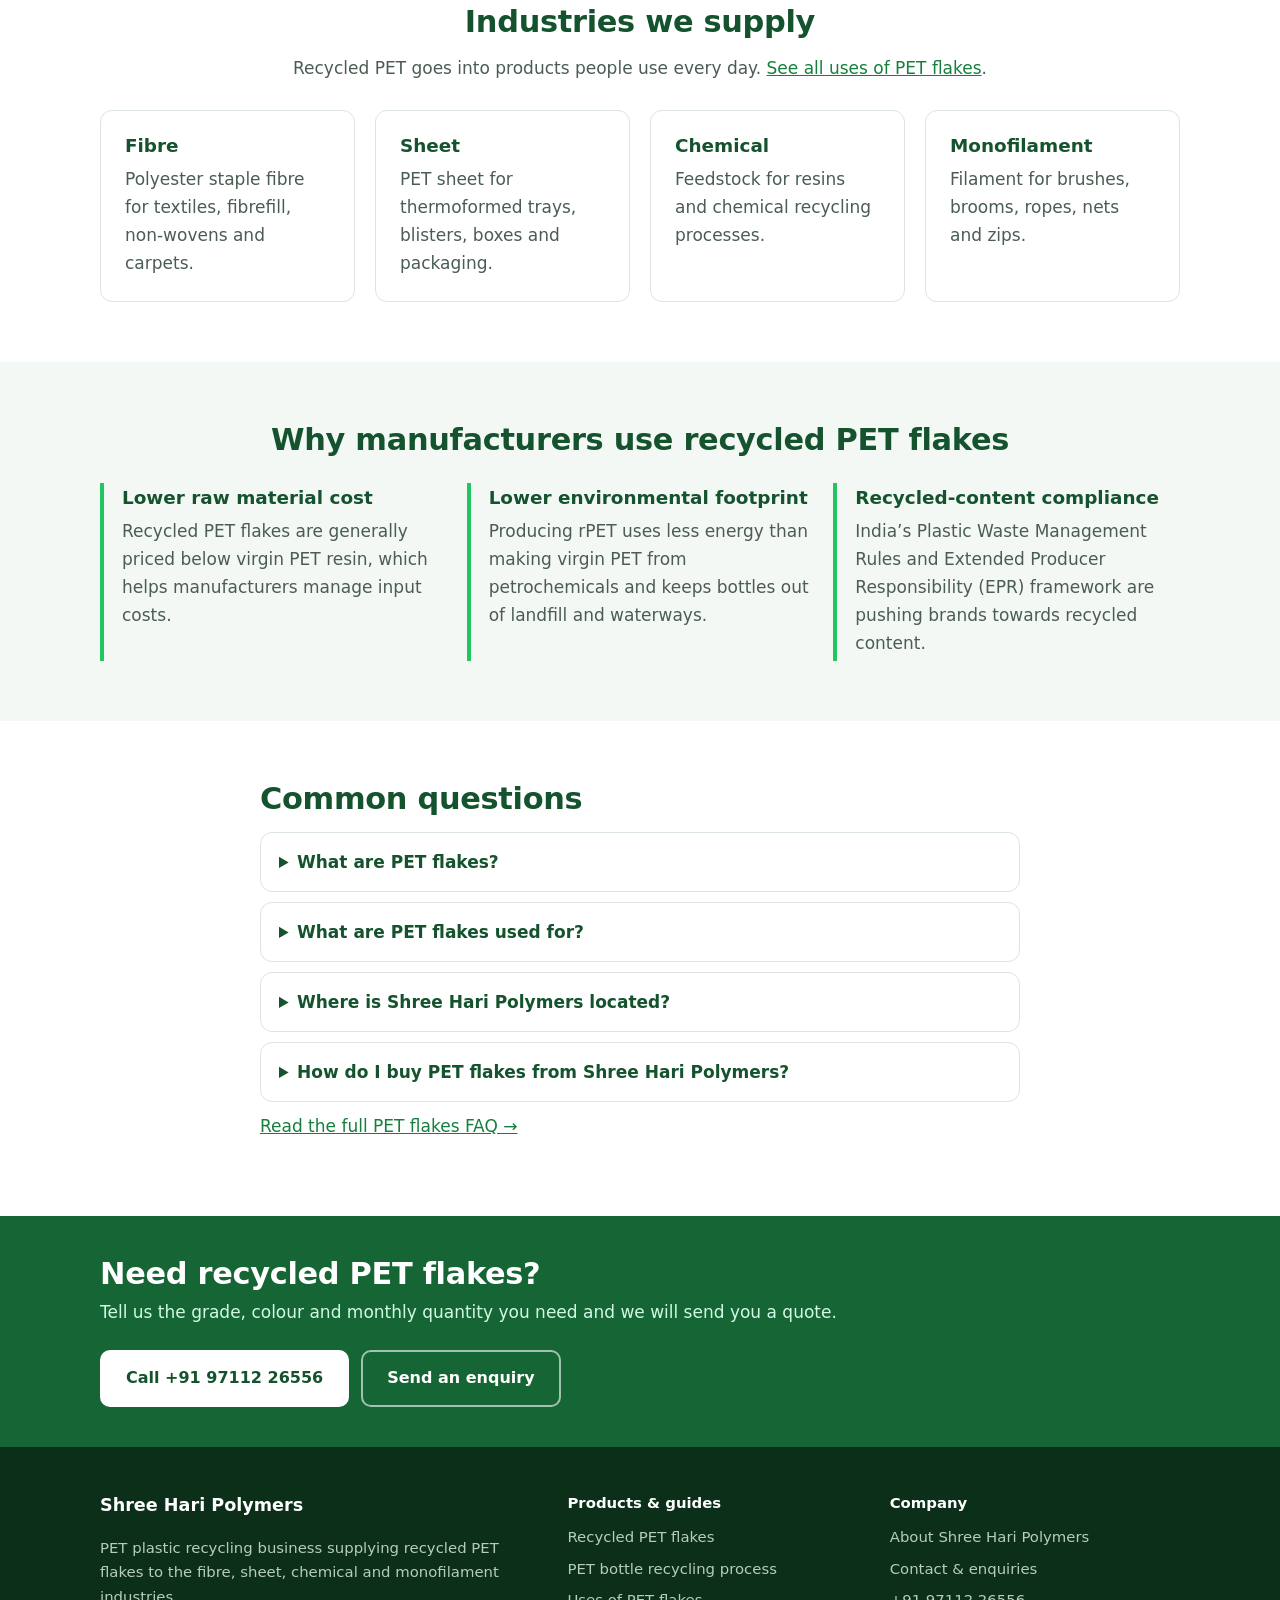
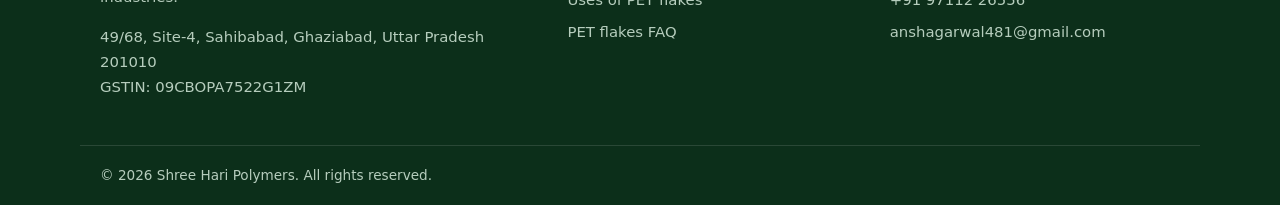
==== commit ece2cf05: "Move site to custom domain www.shprecycle.in Add CNAME, point canonical/OG/schema/sitemap/robots URL" ====
--- a/index.html
+++ b/index.html
@@ -6,18 +6,18 @@
 <title>PET Flakes Manufacturer in Ghaziabad, India | Shree Hari Polymers</title>
 <meta name="description" content="Shree Hari Polymers, Sahibabad (Ghaziabad, Delhi NCR), recycles PET bottle waste into quality PET flakes for fibre, sheet, chemical and monofilament makers.">
 <meta name="robots" content="index, follow, max-image-preview:large">
-<link rel="canonical" href="https://devansh1999.github.io/SHP/">
-<link rel="icon" type="image/png" href="/SHP/logo.png">
+<link rel="canonical" href="https://www.shprecycle.in/">
+<link rel="icon" type="image/png" href="/logo.png">
 <meta name="theme-color" content="#14532d">
 <meta property="og:type" content="website">
 <meta property="og:site_name" content="Shree Hari Polymers">
 <meta property="og:locale" content="en_IN">
 <meta property="og:title" content="PET Flakes Manufacturer in Ghaziabad, India | Shree Hari Polymers">
 <meta property="og:description" content="Shree Hari Polymers, Sahibabad (Ghaziabad, Delhi NCR), recycles PET bottle waste into quality PET flakes for fibre, sheet, chemical and monofilament makers.">
-<meta property="og:url" content="https://devansh1999.github.io/SHP/">
-<meta property="og:image" content="https://devansh1999.github.io/SHP/logo.png">
+<meta property="og:url" content="https://www.shprecycle.in/">
+<meta property="og:image" content="https://www.shprecycle.in/logo.png">
 <meta name="twitter:card" content="summary">
-<link rel="stylesheet" href="/SHP/assets/style.css">
+<link rel="stylesheet" href="/assets/style.css">
 <script type="application/ld+json">
 {
  "@context": "https://schema.org",
@@ -27,11 +27,11 @@
     "Organization",
     "LocalBusiness"
    ],
-   "@id": "https://devansh1999.github.io/SHP/#organization",
+   "@id": "https://www.shprecycle.in/#organization",
    "name": "Shree Hari Polymers",
-   "url": "https://devansh1999.github.io/SHP/",
-   "logo": "https://devansh1999.github.io/SHP/logo.png",
-   "image": "https://devansh1999.github.io/SHP/logo.png",
+   "url": "https://www.shprecycle.in/",
+   "logo": "https://www.shprecycle.in/logo.png",
+   "image": "https://www.shprecycle.in/logo.png",
    "address": {
     "@type": "PostalAddress",
     "streetAddress": "49/68, Site-4, Sahibabad Industrial Area",
@@ -71,26 +71,27 @@
   },
   {
    "@type": "WebSite",
-   "@id": "https://devansh1999.github.io/SHP/#website",
-   "url": "https://devansh1999.github.io/SHP/",
+   "@id": "https://www.shprecycle.in/#website",
+   "url": "https://www.shprecycle.in/",
    "name": "Shree Hari Polymers",
+   "alternateName": ["SHP Recycle", "Shree Hari Polymers Ghaziabad"],
    "inLanguage": "en-IN",
    "publisher": {
-    "@id": "https://devansh1999.github.io/SHP/#organization"
+    "@id": "https://www.shprecycle.in/#organization"
    }
   },
   {
    "@type": "WebPage",
-   "@id": "https://devansh1999.github.io/SHP/#webpage",
-   "url": "https://devansh1999.github.io/SHP/",
+   "@id": "https://www.shprecycle.in/#webpage",
+   "url": "https://www.shprecycle.in/",
    "name": "PET Flakes Manufacturer in Ghaziabad, India | Shree Hari Polymers",
    "description": "Shree Hari Polymers, Sahibabad (Ghaziabad, Delhi NCR), recycles PET bottle waste into quality PET flakes for fibre, sheet, chemical and monofilament makers.",
    "inLanguage": "en-IN",
    "isPartOf": {
-    "@id": "https://devansh1999.github.io/SHP/#website"
+    "@id": "https://www.shprecycle.in/#website"
    },
    "about": {
-    "@id": "https://devansh1999.github.io/SHP/#organization"
+    "@id": "https://www.shprecycle.in/#organization"
    },
    "dateModified": "2026-11-12"
   }
@@ -108,8 +109,8 @@
 </div>
 <header class="site-header">
   <div class="wrap">
-    <a class="brand" href="/SHP/">
-      <img src="/SHP/logo.png" alt="Shree Hari Polymers logo" width="48" height="48">
+    <a class="brand" href="/">
+      <img src="/logo.png" alt="Shree Hari Polymers logo" width="48" height="48">
       <span>Shree Hari Polymers<small>PET Flakes &amp; PET Recycling</small></span>
     </a>
     <button class="nav-toggle" aria-expanded="false" aria-controls="nav" aria-label="Menu"><span></span><span></span><span></span></button>
@@ -233,7 +234,7 @@
     </div>
     <div class="cta-actions">
       <a class="btn btn-light" href="tel:+919711226556">Call +91 97112 26556</a>
-      <a class="btn btn-outline" href="/SHP/contact.html">Send an enquiry</a>
+      <a class="btn btn-outline" href="/contact.html">Send an enquiry</a>
     </div>
   </div>
 </section>
@@ -247,17 +248,17 @@
     <div>
       <p class="footer-head">Products &amp; guides</p>
       <ul>
-        <li><a href="/SHP/pet-flakes.html">Recycled PET flakes</a></li>
-        <li><a href="/SHP/pet-recycling-process.html">PET bottle recycling process</a></li>
-        <li><a href="/SHP/applications.html">Uses of PET flakes</a></li>
-        <li><a href="/SHP/pet-flakes-faq.html">PET flakes FAQ</a></li>
+        <li><a href="/pet-flakes.html">Recycled PET flakes</a></li>
+        <li><a href="/pet-recycling-process.html">PET bottle recycling process</a></li>
+        <li><a href="/applications.html">Uses of PET flakes</a></li>
+        <li><a href="/pet-flakes-faq.html">PET flakes FAQ</a></li>
       </ul>
     </div>
     <div>
       <p class="footer-head">Company</p>
       <ul>
-        <li><a href="/SHP/about.html">About Shree Hari Polymers</a></li>
-        <li><a href="/SHP/contact.html">Contact &amp; enquiries</a></li>
+        <li><a href="/about.html">About Shree Hari Polymers</a></li>
+        <li><a href="/contact.html">Contact &amp; enquiries</a></li>
         <li><a href="tel:+919711226556">+91 97112 26556</a></li>
         <li><a href="mailto:anshagarwal481@gmail.com">anshagarwal481@gmail.com</a></li>
       </ul>
@@ -265,6 +266,6 @@
   </div>
   <div class="wrap footer-bottom">&copy; 2026 Shree Hari Polymers. All rights reserved.</div>
 </footer>
-<script src="/SHP/assets/site.js" defer></script>
+<script src="/assets/site.js" defer></script>
 </body>
 </html>
--- a/assets/style.css
+++ b/assets/style.css
@@ -0,0 +1,168 @@
+:root {
+  --green-900: #14532d;
+  --green-800: #166534;
+  --green-700: #15803d;
+  --green-100: #dcfce7;
+  --green-50: #f0fdf4;
+  --ink: #17231b;
+  --muted: #4b5d52;
+  --line: #dbe5de;
+  --bg: #ffffff;
+  --alt: #f4f8f5;
+  --radius: 12px;
+}
+
+* { box-sizing: border-box; }
+html { scroll-behavior: smooth; }
+body {
+  margin: 0;
+  font-family: system-ui, -apple-system, "Segoe UI", Roboto, "Helvetica Neue", Arial, sans-serif;
+  color: var(--ink);
+  background: var(--bg);
+  line-height: 1.65;
+  font-size: 17px;
+}
+img { max-width: 100%; height: auto; }
+a { color: var(--green-700); }
+a:hover { color: var(--green-900); }
+h1, h2, h3 { line-height: 1.2; color: var(--green-900); text-wrap: balance; }
+h1 { font-size: clamp(2rem, 4.5vw, 3.2rem); margin: 0 0 16px; letter-spacing: -0.02em; }
+h2 { font-size: clamp(1.45rem, 2.6vw, 1.9rem); margin: 0 0 14px; letter-spacing: -0.01em; }
+h3 { font-size: 1.15rem; margin: 0 0 8px; }
+p { margin: 0 0 16px; }
+
+.wrap { max-width: 1120px; margin: 0 auto; padding: 0 20px; }
+.narrow { max-width: 800px; }
+.center { text-align: center; }
+.sub { color: var(--muted); margin-bottom: 28px; }
+.skip { position: absolute; left: -9999px; }
+.skip:focus { left: 12px; top: 12px; background: #fff; padding: 8px 12px; z-index: 100; }
+
+/* Top bar */
+.topbar { background: var(--green-900); color: #d1fae5; font-size: 0.85rem; }
+.topbar .wrap { display: flex; justify-content: space-between; gap: 12px; flex-wrap: wrap; padding-top: 7px; padding-bottom: 7px; }
+.topbar a { color: #fff; text-decoration: none; }
+.topbar a:hover { text-decoration: underline; }
+
+/* Header */
+.site-header { background: #fff; border-bottom: 1px solid var(--line); position: sticky; top: 0; z-index: 20; }
+.site-header .wrap { display: flex; align-items: center; justify-content: space-between; gap: 16px; min-height: 68px; }
+.brand { display: flex; align-items: center; gap: 10px; text-decoration: none; color: var(--green-900); font-weight: 700; font-size: 1.1rem; line-height: 1.2; }
+.brand img { width: 48px; height: 48px; border-radius: 8px; }
+.brand small { display: block; font-weight: 500; font-size: 0.75rem; color: var(--muted); }
+.nav { display: flex; gap: 2px; flex-wrap: wrap; }
+.nav a { padding: 8px 11px; border-radius: 8px; text-decoration: none; color: var(--ink); font-size: 0.95rem; font-weight: 500; }
+.nav a:hover { background: var(--green-50); color: var(--green-800); }
+.nav a[aria-current="page"] { background: var(--green-100); color: var(--green-900); }
+.nav-toggle { display: none; background: none; border: 1px solid var(--line); border-radius: 8px; padding: 10px; cursor: pointer; }
+.nav-toggle span { display: block; width: 22px; height: 2px; background: var(--green-900); margin: 4px 0; }
+
+/* Breadcrumbs */
+.crumbs { background: var(--alt); font-size: 0.88rem; color: var(--muted); padding: 9px 0; border-bottom: 1px solid var(--line); }
+.crumbs a { text-decoration: none; }
+
+/* Hero */
+.hero, .page-hero { background: linear-gradient(135deg, var(--green-900), var(--green-700)); color: #ecfdf5; }
+.hero { padding: 72px 0; }
+.page-hero { padding: 52px 0; }
+.hero h1, .page-hero h1 { color: #fff; }
+.hero-grid { display: grid; grid-template-columns: 1.3fr 1fr; gap: 40px; align-items: center; }
+.kicker { text-transform: uppercase; letter-spacing: 0.12em; font-size: 0.8rem; font-weight: 700; color: #86efac; margin-bottom: 12px; }
+.lead { font-size: 1.15rem; max-width: 62ch; color: #d1fae5; }
+.hero-actions { display: flex; gap: 12px; flex-wrap: wrap; margin: 26px 0 22px; }
+.hero-points { list-style: none; padding: 0; margin: 0; display: flex; gap: 8px 22px; flex-wrap: wrap; font-size: 0.93rem; color: #bbf7d0; }
+.hero-points li::before { content: "\2713"; margin-right: 7px; color: #4ade80; font-weight: 700; }
+.hero-art svg { width: 100%; max-width: 380px; display: block; margin: 0 auto; }
+
+/* Buttons */
+.btn { display: inline-block; background: #22c55e; color: #052e16; font-weight: 700; padding: 13px 24px; border-radius: 10px; text-decoration: none; border: 2px solid #22c55e; cursor: pointer; font-size: 1rem; font-family: inherit; }
+.btn:hover { background: #4ade80; border-color: #4ade80; color: #052e16; }
+.btn-ghost, .btn-outline { background: transparent; color: #fff; border-color: rgba(255, 255, 255, 0.6); }
+.btn-ghost:hover, .btn-outline:hover { background: rgba(255, 255, 255, 0.12); color: #fff; border-color: #fff; }
+.btn-light { background: #fff; border-color: #fff; color: var(--green-900); }
+.btn-light:hover { background: var(--green-100); border-color: var(--green-100); }
+
+/* Sections */
+.section { padding: 60px 0; }
+.section.alt { background: var(--alt); }
+.grid { display: grid; gap: 20px; margin-top: 24px; }
+.grid.three { grid-template-columns: repeat(3, 1fr); }
+.grid.four { grid-template-columns: repeat(4, 1fr); }
+.card { background: #fff; border: 1px solid var(--line); border-radius: var(--radius); padding: 24px; }
+.card p, .feature p { color: var(--muted); margin-bottom: 0; }
+.card.link { text-decoration: none; color: inherit; display: flex; flex-direction: column; transition: border-color 0.15s, box-shadow 0.15s, transform 0.15s; }
+.card.link:hover { border-color: var(--green-700); box-shadow: 0 8px 24px rgba(20, 83, 45, 0.1); transform: translateY(-2px); }
+.card .more { margin-top: auto; padding-top: 14px; color: var(--green-700); font-weight: 600; }
+.feature { border-left: 4px solid #22c55e; padding: 4px 0 4px 18px; }
+
+/* Prose */
+.prose h2 { margin-top: 40px; }
+.prose h2:first-child { margin-top: 0; }
+.prose h3 { margin-top: 24px; }
+.prose ul, .prose ol { padding-left: 22px; margin: 0 0 16px; }
+.prose li { margin-bottom: 8px; }
+.related { margin-top: 36px; padding-top: 18px; border-top: 1px solid var(--line); font-size: 0.95rem; }
+.steps { list-style: none; counter-reset: step; padding-left: 0 !important; }
+.steps li { counter-increment: step; position: relative; padding: 0 0 6px 58px; margin-bottom: 18px; }
+.steps li::before { content: counter(step); position: absolute; left: 0; top: 0; width: 40px; height: 40px; border-radius: 50%; background: var(--green-100); color: var(--green-900); font-weight: 700; display: grid; place-items: center; }
+.steps h3 { margin-top: 0; padding-top: 7px; }
+
+/* Tables */
+.table-wrap { overflow-x: auto; margin: 0 0 20px; border: 1px solid var(--line); border-radius: var(--radius); }
+table { border-collapse: collapse; width: 100%; font-size: 0.95rem; min-width: 560px; }
+th, td { text-align: left; padding: 12px 14px; border-bottom: 1px solid var(--line); vertical-align: top; }
+th { background: var(--green-50); color: var(--green-900); }
+tr:last-child td { border-bottom: 0; }
+
+/* FAQ */
+details { border: 1px solid var(--line); border-radius: var(--radius); padding: 0 18px; margin-bottom: 10px; background: #fff; }
+summary { cursor: pointer; font-weight: 600; padding: 15px 0; color: var(--green-900); }
+details[open] summary { border-bottom: 1px solid var(--line); margin-bottom: 14px; }
+
+/* Contact */
+.contact-grid { display: grid; grid-template-columns: 1fr 1fr; gap: 40px; align-items: start; }
+.contact-line { display: grid; grid-template-columns: 110px 1fr; gap: 10px; padding: 12px 0; border-bottom: 1px solid var(--line); margin: 0; }
+.contact-grid h2 { margin-top: 28px; }
+.contact-grid h2:first-child { margin-top: 0; }
+.form { background: var(--alt); border: 1px solid var(--line); border-radius: var(--radius); padding: 26px; }
+.form label { display: block; font-weight: 600; font-size: 0.92rem; margin-bottom: 14px; }
+.form input, .form select, .form textarea { display: block; width: 100%; margin-top: 6px; padding: 11px 12px; border: 1px solid #b9c8be; border-radius: 8px; font: inherit; background: #fff; }
+.form input:focus, .form select:focus, .form textarea:focus { outline: 2px solid #22c55e; border-color: #22c55e; }
+.form-note { font-size: 0.85rem; color: var(--muted); margin: 12px 0 0; }
+
+/* CTA band */
+.cta-band { background: var(--green-800); color: #d1fae5; padding: 40px 0; }
+.cta-band .wrap { display: flex; justify-content: space-between; align-items: center; gap: 24px; flex-wrap: wrap; }
+.cta-band h2 { color: #fff; margin-bottom: 6px; }
+.cta-band p { margin: 0; }
+.cta-actions { display: flex; gap: 12px; flex-wrap: wrap; }
+
+/* Footer */
+.site-footer { background: #0c2f1a; color: #b6cdbd; font-size: 0.93rem; padding-top: 44px; }
+.footer-grid { display: grid; grid-template-columns: 1.5fr 1fr 1fr; gap: 32px; }
+.footer-brand { color: #fff; font-weight: 700; font-size: 1.1rem; }
+.footer-head { color: #fff; font-weight: 600; margin-bottom: 10px; }
+.site-footer ul { list-style: none; padding: 0; margin: 0; }
+.site-footer li { margin-bottom: 7px; overflow-wrap: anywhere; }
+.site-footer a { color: #b6cdbd; text-decoration: none; }
+.site-footer a:hover { color: #fff; text-decoration: underline; }
+.footer-bottom { border-top: 1px solid rgba(255, 255, 255, 0.12); margin-top: 30px; padding-top: 18px; padding-bottom: 18px; font-size: 0.85rem; }
+
+@media (max-width: 900px) {
+  .grid.four { grid-template-columns: repeat(2, 1fr); }
+  .grid.three { grid-template-columns: 1fr; }
+  .hero-grid, .contact-grid, .footer-grid { grid-template-columns: 1fr; }
+  .hero-art { display: none; }
+  .hero { padding: 52px 0; }
+  .nav-toggle { display: block; }
+  .nav { display: none; position: absolute; left: 0; right: 0; top: 100%; background: #fff; border-bottom: 1px solid var(--line); padding: 10px 20px 16px; flex-direction: column; }
+  .nav.open { display: flex; }
+  .nav a { padding: 12px 10px; }
+}
+@media (max-width: 520px) {
+  body { font-size: 16px; }
+  .grid.four { grid-template-columns: 1fr; }
+  .section { padding: 44px 0; }
+  .topbar .wrap > span:first-child { display: none; }
+  .contact-line { grid-template-columns: 1fr; gap: 2px; }
+}
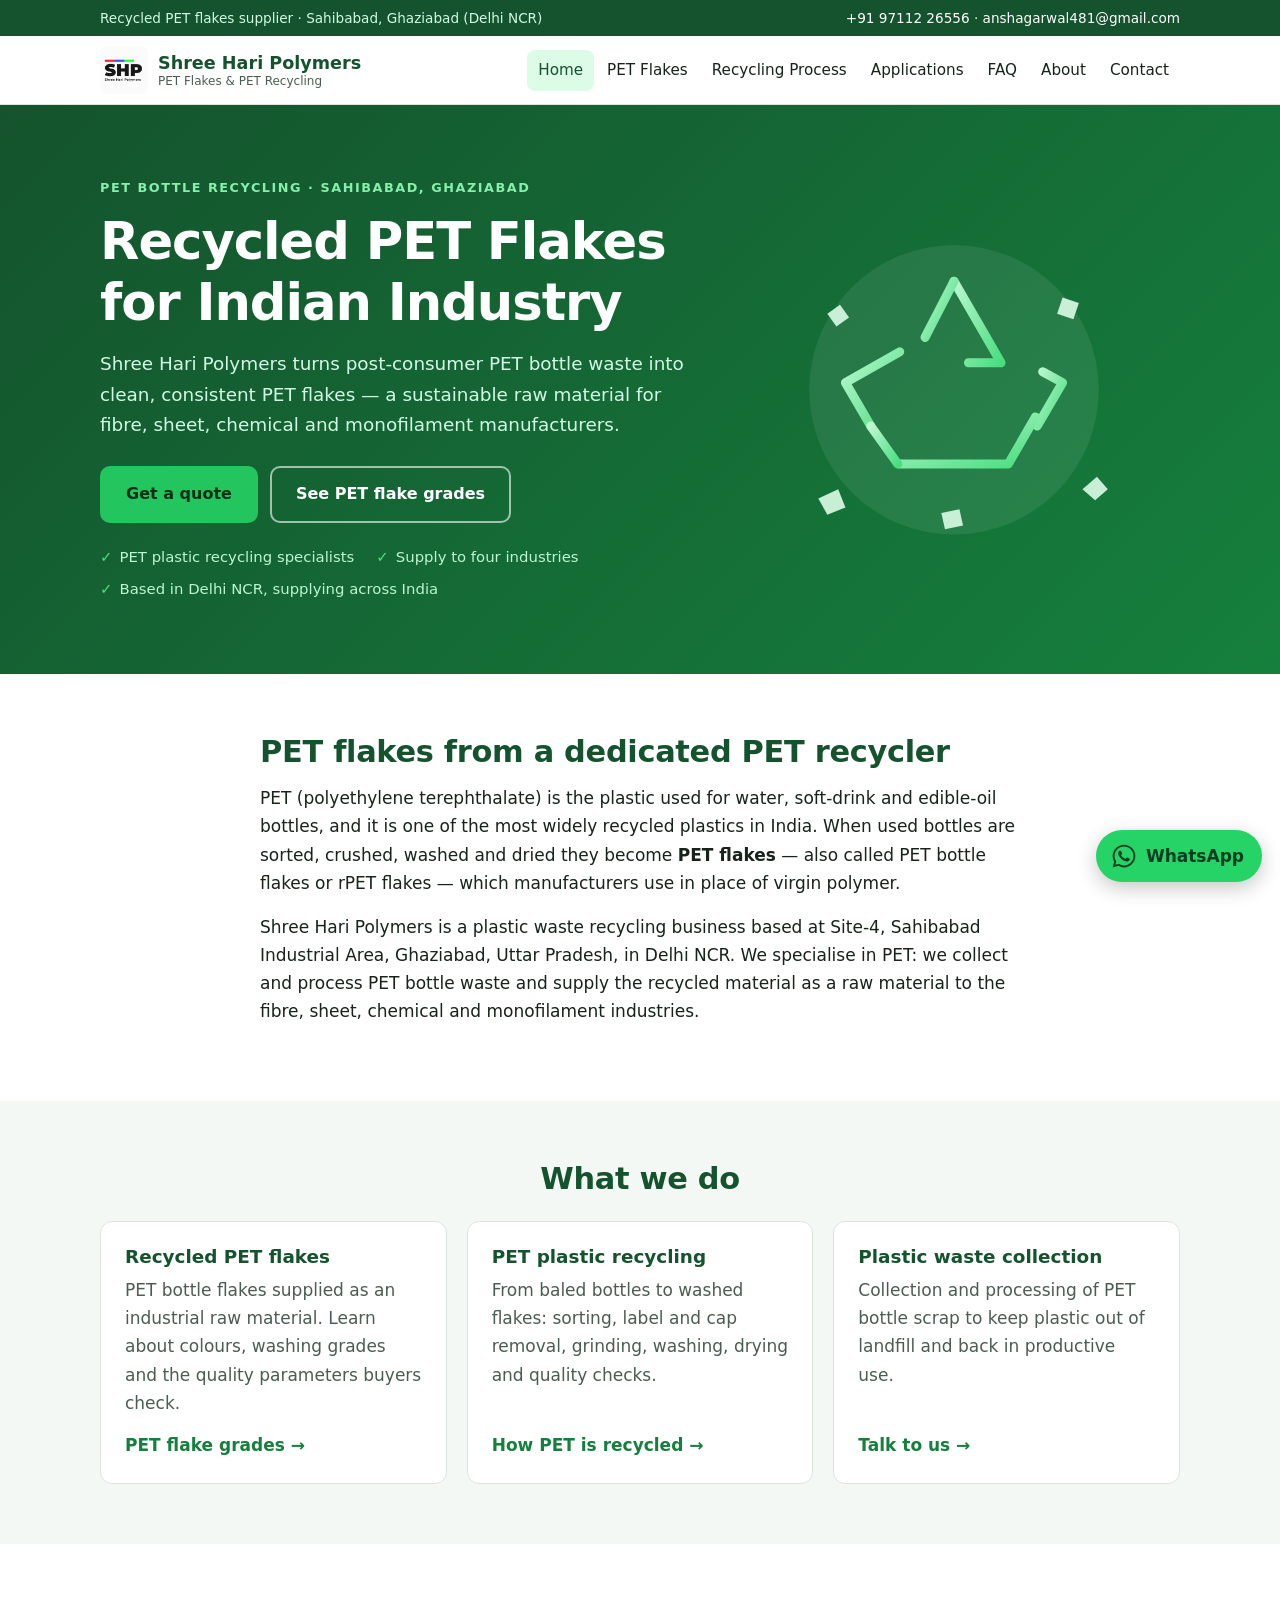
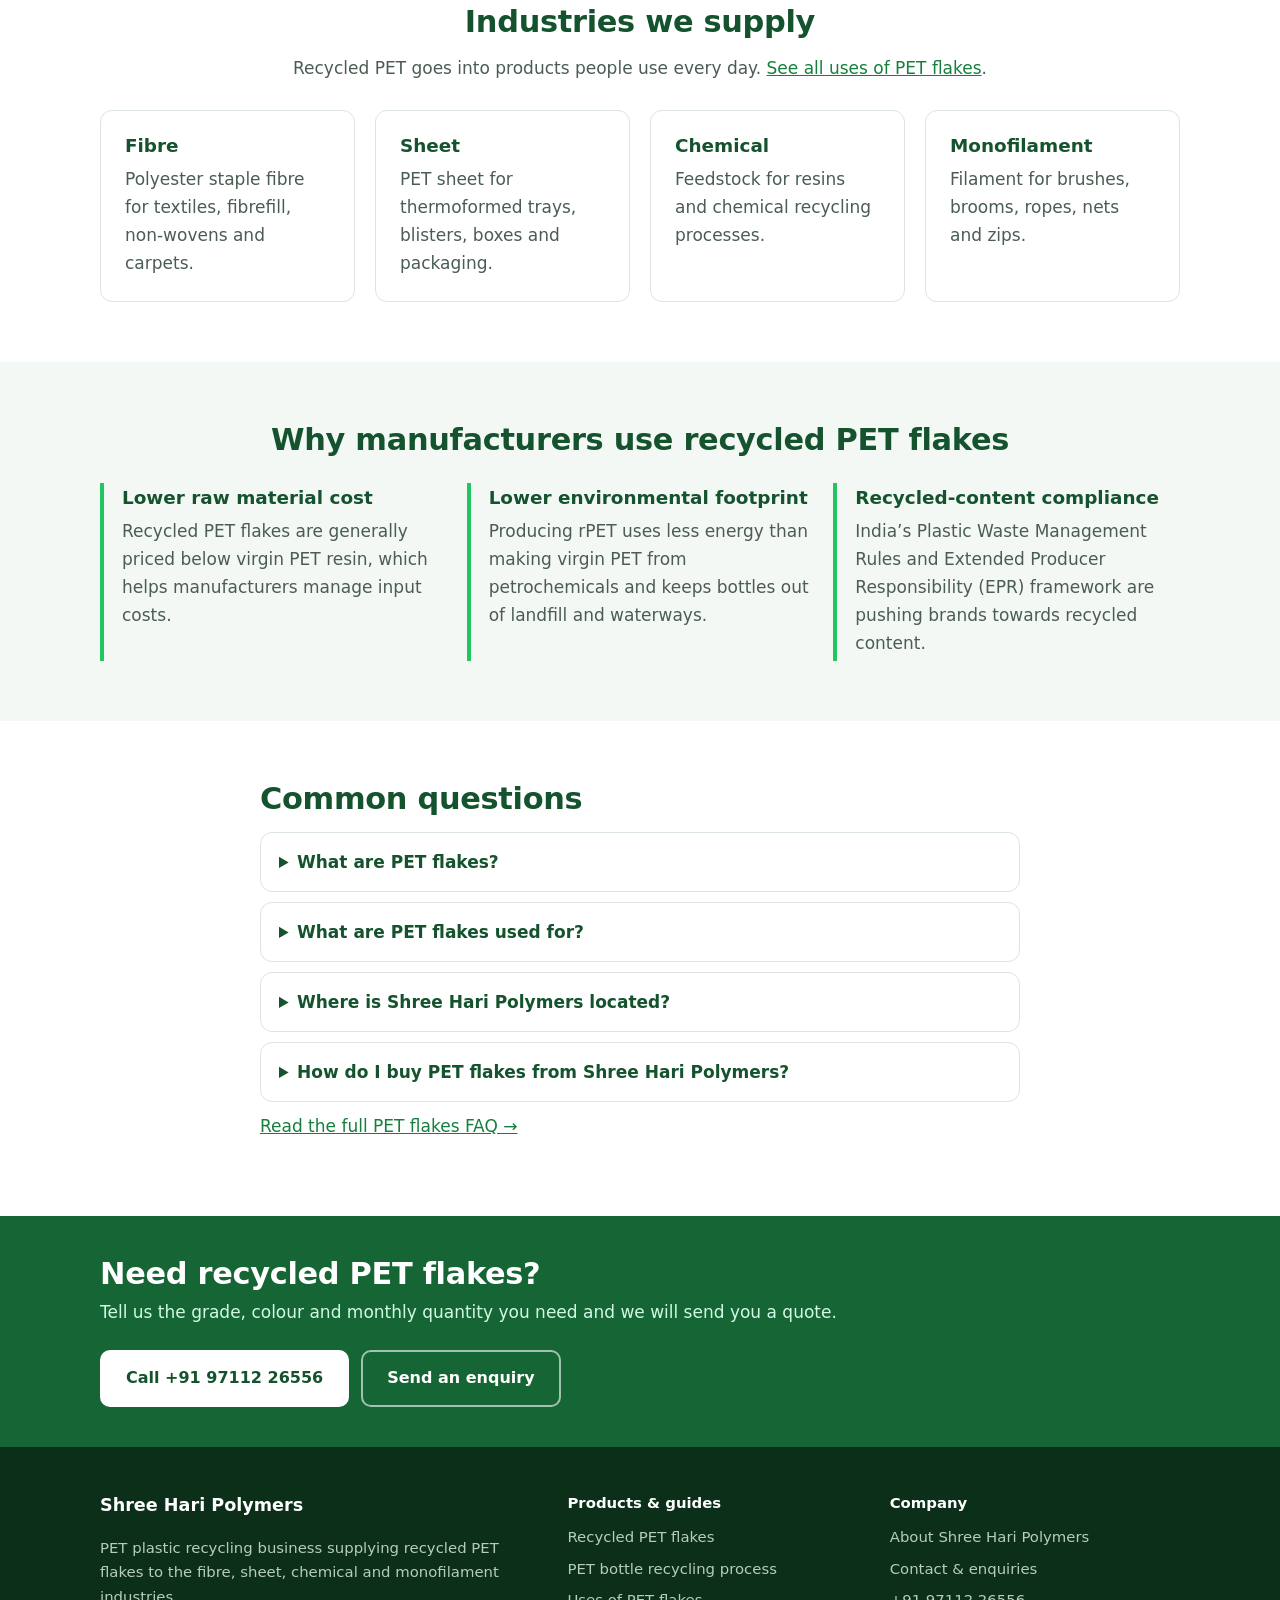
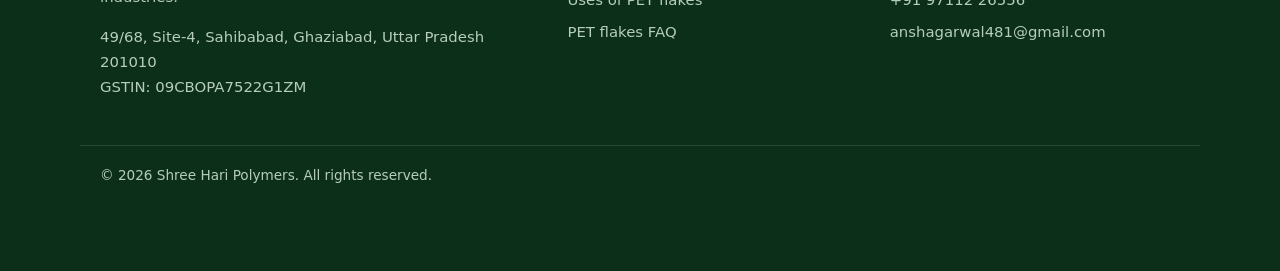
==== commit 8c31295c: "Add WhatsApp chat button, WhatsApp enquiry option and contact map Floating WhatsApp button on every " ====
--- a/index.html
+++ b/index.html
@@ -266,6 +266,7 @@
   </div>
   <div class="wrap footer-bottom">&copy; 2026 Shree Hari Polymers. All rights reserved.</div>
 </footer>
+<a class="wa-float" href="https://wa.me/919711226556?text=Hello%20Shree%20Hari%20Polymers%2C%20I%20have%20an%20enquiry%20about%20PET%20flakes." target="_blank" rel="noopener" aria-label="Chat with Shree Hari Polymers on WhatsApp"><svg viewBox="0 0 32 32" width="28" height="28" aria-hidden="true" focusable="false"><path fill="currentColor" d="M16.04 3C8.86 3 3.02 8.83 3.02 16c0 2.3.6 4.53 1.74 6.5L3 29l6.68-1.75A13 13 0 0 0 16.04 29C23.2 29 29 23.17 29 16S23.2 3 16.04 3Zm0 23.8c-1.98 0-3.92-.53-5.6-1.54l-.4-.24-3.97 1.04 1.06-3.86-.26-.4A10.76 10.76 0 0 1 5.24 16c0-5.95 4.85-10.8 10.8-10.8 5.94 0 10.76 4.85 10.76 10.8 0 5.96-4.82 10.8-10.76 10.8Zm5.92-8.08c-.32-.16-1.92-.95-2.22-1.06-.3-.11-.51-.16-.73.16-.21.32-.84 1.06-1.03 1.27-.19.22-.38.24-.7.08-.33-.16-1.38-.5-2.62-1.6-.97-.87-1.62-1.93-1.81-2.25-.19-.33-.02-.5.14-.66.15-.14.33-.38.49-.57.16-.19.21-.32.32-.54.11-.21.05-.4-.03-.57-.08-.16-.73-1.76-1-2.4-.26-.63-.53-.55-.73-.56h-.62c-.21 0-.57.08-.86.4-.3.33-1.13 1.11-1.13 2.7s1.16 3.13 1.32 3.35c.16.21 2.28 3.48 5.53 4.88.77.33 1.37.53 1.84.68.78.25 1.48.21 2.04.13.62-.1 1.92-.79 2.19-1.55.27-.76.27-1.41.19-1.55-.08-.13-.3-.21-.62-.37Z"/></svg><span>WhatsApp</span></a>
 <script src="/assets/site.js" defer></script>
 </body>
 </html>
--- a/assets/style.css
+++ b/assets/style.css
@@ -166,3 +166,25 @@
   .topbar .wrap > span:first-child { display: none; }
   .contact-line { grid-template-columns: 1fr; gap: 2px; }
 }
+
+/* WhatsApp */
+.wa-float { position: fixed; right: 18px; bottom: calc(18px + env(safe-area-inset-bottom, 0px)); z-index: 50; display: inline-flex; align-items: center; gap: 8px; background: #25d366; color: #063d1f; font-weight: 700; text-decoration: none; padding: 12px 18px 12px 14px; border-radius: 999px; box-shadow: 0 6px 20px rgba(0, 0, 0, 0.22); transition: transform 0.15s, box-shadow 0.15s; }
+.wa-float:hover, .wa-float:focus-visible { transform: translateY(-2px); box-shadow: 0 10px 26px rgba(0, 0, 0, 0.28); color: #063d1f; }
+.wa-float:focus-visible { outline: 3px solid var(--green-900); outline-offset: 3px; }
+.btn-wa { background: #25d366; border-color: #25d366; color: #063d1f; }
+.btn-wa:hover { background: #4ae083; border-color: #4ae083; color: #063d1f; }
+.btn-secondary { background: #fff; color: var(--green-900); border-color: var(--green-700); }
+.btn-secondary:hover { background: var(--green-50); color: var(--green-900); border-color: var(--green-900); }
+.form-actions { display: flex; gap: 10px; flex-wrap: wrap; }
+.footer-bottom { padding-bottom: 84px; }
+
+/* Map */
+.map-frame { position: relative; margin-top: 18px; border: 1px solid var(--line); border-radius: var(--radius); overflow: hidden; aspect-ratio: 16 / 9; max-height: 440px; width: 100%; background: var(--line); }
+.map-frame iframe { position: absolute; inset: 0; width: 100%; height: 100%; border: 0; }
+
+@media (max-width: 520px) {
+  .wa-float { padding: 14px; right: 14px; }
+  .wa-float span { display: none; }
+  .map-frame { aspect-ratio: 4 / 3; }
+  .form-actions .btn { flex: 1 1 100%; text-align: center; }
+}
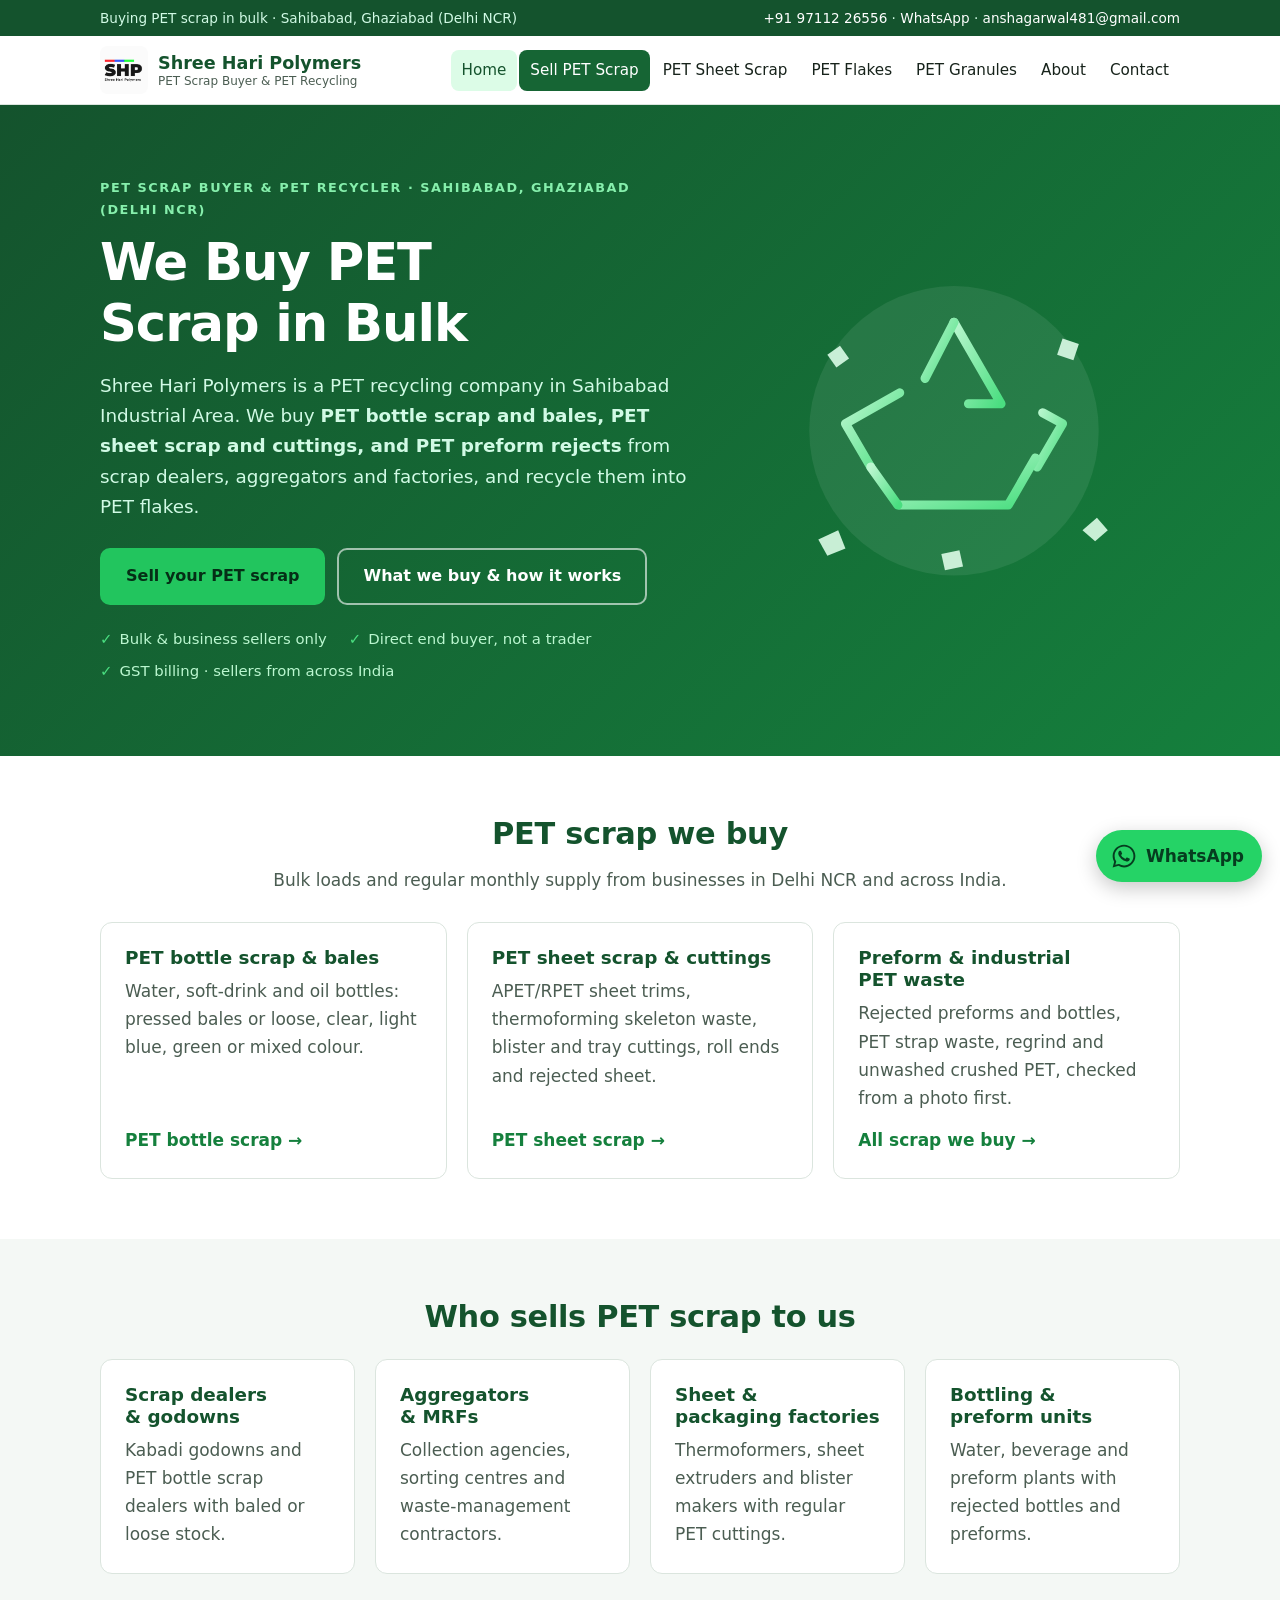
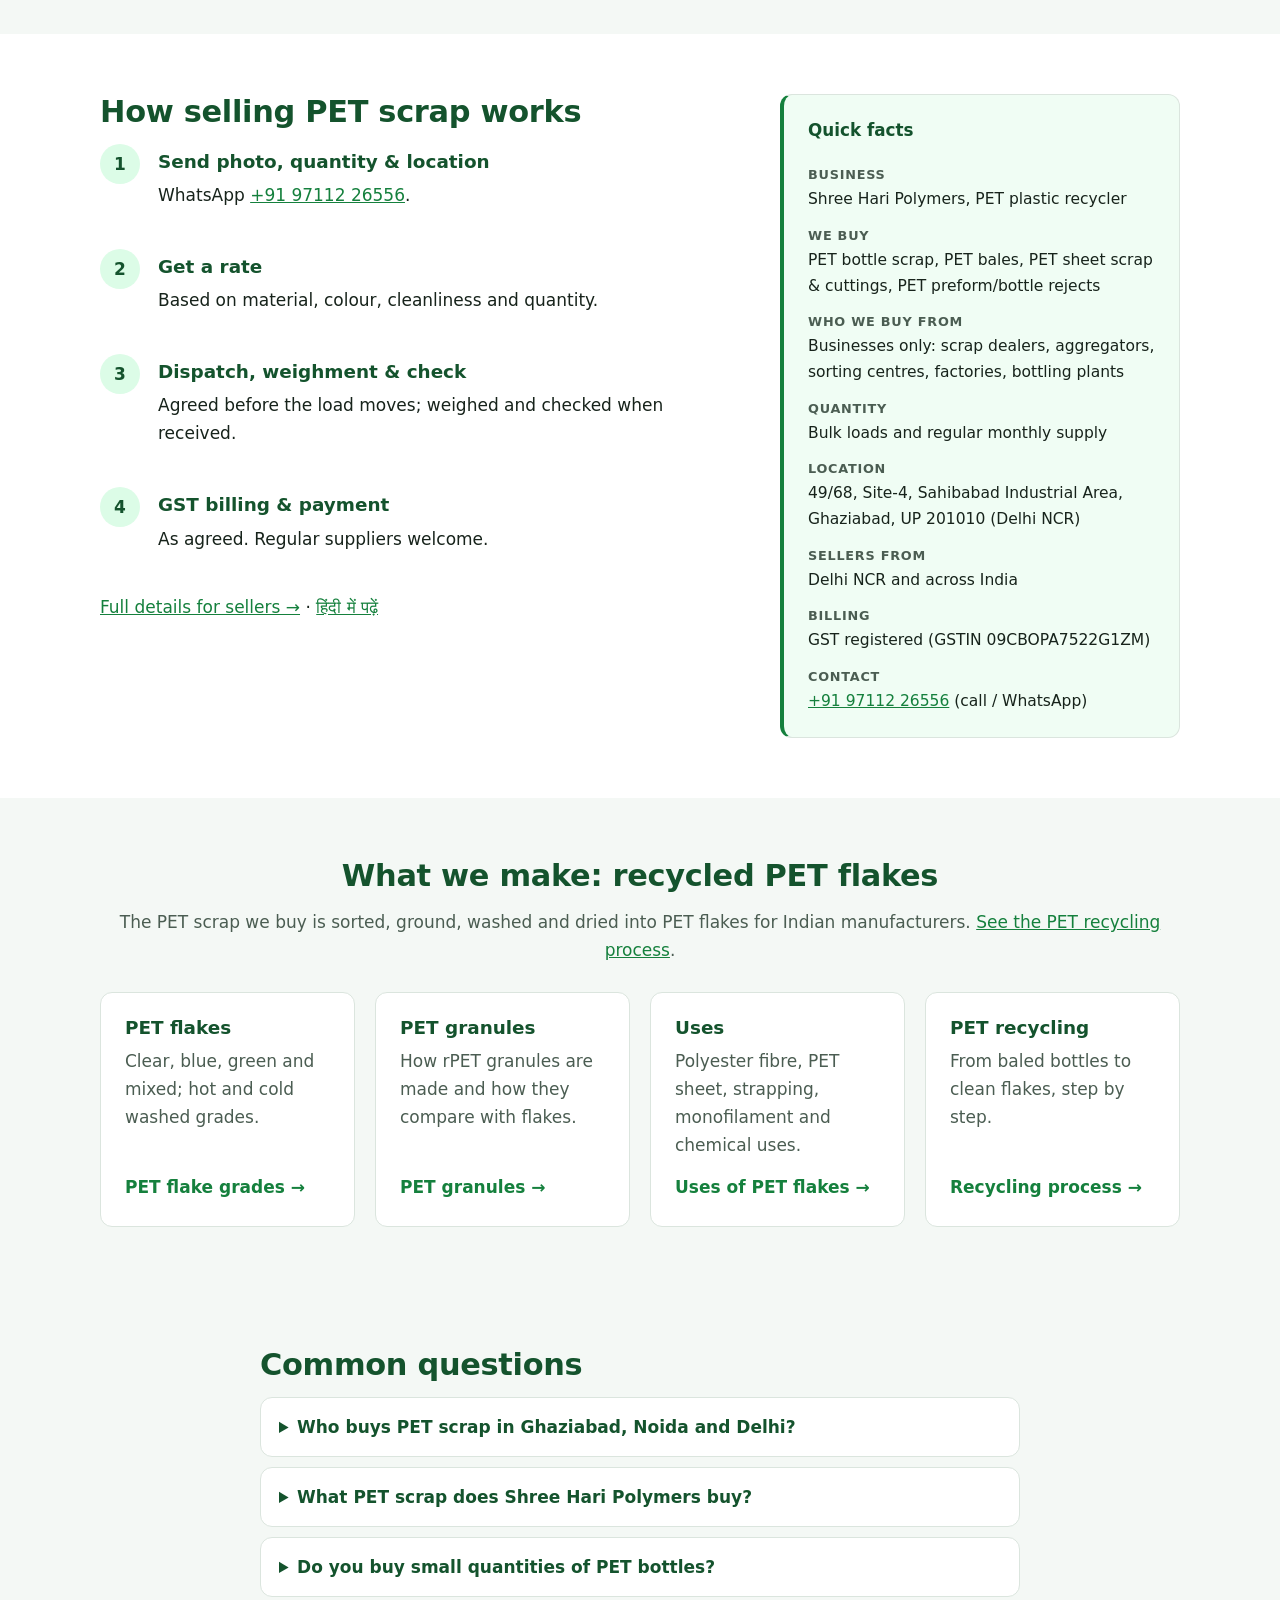
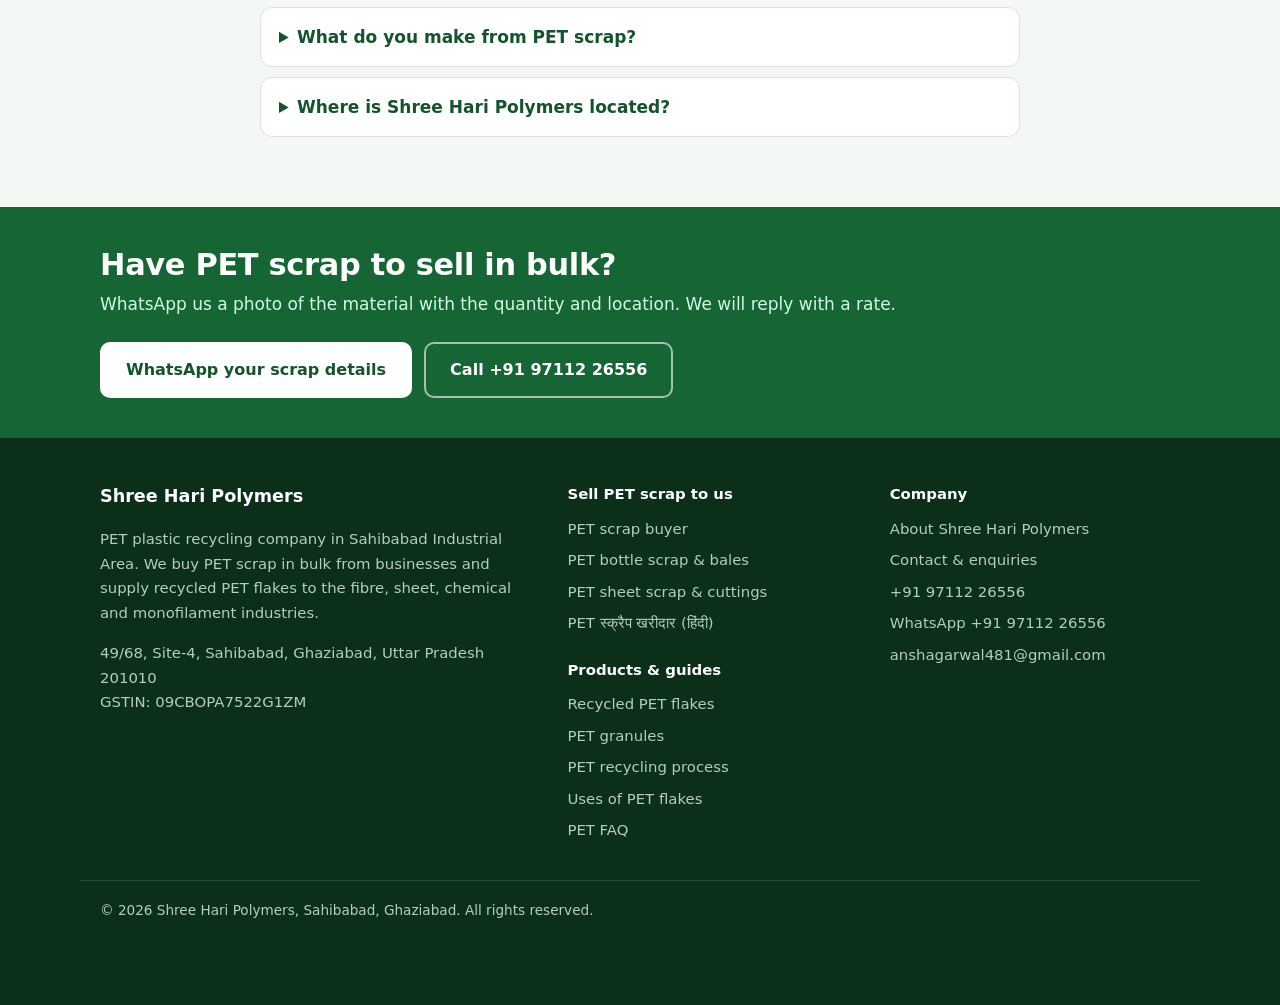
==== commit 21420290: "SEO and AI-search overhaul: reposition as bulk PET scrap buyer New pages: sell-pet-scrap, pet-bottle" ====
--- a/index.html
+++ b/index.html
@@ -3,17 +3,17 @@
 <head>
 <meta charset="UTF-8">
 <meta name="viewport" content="width=device-width, initial-scale=1">
-<title>PET Flakes Manufacturer in Ghaziabad, India | Shree Hari Polymers</title>
-<meta name="description" content="Shree Hari Polymers, Sahibabad (Ghaziabad, Delhi NCR), recycles PET bottle waste into quality PET flakes for fibre, sheet, chemical and monofilament makers.">
-<meta name="robots" content="index, follow, max-image-preview:large">
+<title>PET Scrap Buyer & PET Recycler in Delhi NCR | Shree Hari Polymers</title>
+<meta name="description" content="PET recycler in Sahibabad, Ghaziabad. We buy PET scrap in bulk (bottle scrap, bales, PET sheet cuttings) and supply PET flakes. WhatsApp +91 97112 26556.">
+<meta name="robots" content="index, follow, max-image-preview:large, max-snippet:-1">
 <link rel="canonical" href="https://www.shprecycle.in/">
 <link rel="icon" type="image/png" href="/logo.png">
 <meta name="theme-color" content="#14532d">
 <meta property="og:type" content="website">
 <meta property="og:site_name" content="Shree Hari Polymers">
 <meta property="og:locale" content="en_IN">
-<meta property="og:title" content="PET Flakes Manufacturer in Ghaziabad, India | Shree Hari Polymers">
-<meta property="og:description" content="Shree Hari Polymers, Sahibabad (Ghaziabad, Delhi NCR), recycles PET bottle waste into quality PET flakes for fibre, sheet, chemical and monofilament makers.">
+<meta property="og:title" content="PET Scrap Buyer & PET Recycler in Delhi NCR | Shree Hari Polymers">
+<meta property="og:description" content="PET recycler in Sahibabad, Ghaziabad. We buy PET scrap in bulk (bottle scrap, bales, PET sheet cuttings) and supply PET flakes. WhatsApp +91 97112 26556.">
 <meta property="og:url" content="https://www.shprecycle.in/">
 <meta property="og:image" content="https://www.shprecycle.in/logo.png">
 <meta name="twitter:card" content="summary">
@@ -25,10 +25,14 @@
   {
    "@type": [
     "Organization",
-    "LocalBusiness"
+    "RecyclingCenter"
    ],
    "@id": "https://www.shprecycle.in/#organization",
    "name": "Shree Hari Polymers",
+   "alternateName": [
+    "SHP Recycle",
+    "Shree Hari Polymers Sahibabad"
+   ],
    "url": "https://www.shprecycle.in/",
    "logo": "https://www.shprecycle.in/logo.png",
    "image": "https://www.shprecycle.in/logo.png",
@@ -41,40 +45,169 @@
     "addressCountry": "IN"
    },
    "taxID": "09CBOPA7522G1ZM",
-   "description": "PET plastic recycling company in Sahibabad, Ghaziabad (Delhi NCR), India supplying recycled PET flakes to the fibre, sheet, chemical and monofilament industries.",
+   "description": "PET plastic recycling company in Sahibabad Industrial Area, Ghaziabad (Delhi NCR), India. Buys PET scrap in bulk from businesses (PET bottle scrap, PET bottle bales, PET sheet scrap and PET sheet cuttings, PET preform and bottle rejects) and supplies recycled PET flakes to the fibre, sheet, chemical and monofilament industries.",
+   "slogan": "Bulk PET scrap buyer and PET recycler in Delhi NCR",
    "email": "anshagarwal481@gmail.com",
    "telephone": "+91-9711226556",
-   "areaServed": {
-    "@type": "Country",
-    "name": "India"
-   },
+   "priceRange": "Rates on enquiry",
+   "areaServed": [
+    {
+     "@type": "City",
+     "name": "Ghaziabad"
+    },
+    {
+     "@type": "City",
+     "name": "Noida"
+    },
+    {
+     "@type": "City",
+     "name": "Delhi"
+    },
+    {
+     "@type": "AdministrativeArea",
+     "name": "Delhi NCR"
+    },
+    {
+     "@type": "Country",
+     "name": "India"
+    }
+   ],
    "knowsAbout": [
+    "PET scrap",
+    "PET bottle scrap",
+    "PET bottle bales",
+    "PET sheet scrap",
+    "PET sheet cutting scrap",
+    "APET and RPET sheet trims",
+    "PET preform scrap",
+    "PET recycling",
+    "PET bottle recycling",
     "PET flakes",
     "Recycled PET flakes",
+    "Hot washed PET flakes",
+    "PET granules",
+    "rPET granules",
     "rPET",
-    "PET bottle recycling",
-    "PET bottle scrap",
-    "Hot washed PET flakes",
-    "Plastic waste recycling"
-   ],
-   "contactPoint": {
-    "@type": "ContactPoint",
-    "contactType": "sales",
-    "telephone": "+91-9711226556",
-    "email": "anshagarwal481@gmail.com",
-    "areaServed": "IN",
-    "availableLanguage": [
-     "en",
-     "hi"
-    ]
-   }
+    "Plastic waste recycling",
+    "Plastic EPR"
+   ],
+   "seeks": [
+    {
+     "@type": "Demand",
+     "businessFunction": "http://purl.org/goodrelations/v1#Buy",
+     "areaServed": {
+      "@type": "Country",
+      "name": "India"
+     },
+     "eligibleCustomerType": "http://purl.org/goodrelations/v1#Business",
+     "itemOffered": {
+      "@type": "Product",
+      "name": "PET bottle scrap",
+      "category": "PET plastic scrap"
+     }
+    },
+    {
+     "@type": "Demand",
+     "businessFunction": "http://purl.org/goodrelations/v1#Buy",
+     "areaServed": {
+      "@type": "Country",
+      "name": "India"
+     },
+     "eligibleCustomerType": "http://purl.org/goodrelations/v1#Business",
+     "itemOffered": {
+      "@type": "Product",
+      "name": "PET bottle bales",
+      "category": "PET plastic scrap"
+     }
+    },
+    {
+     "@type": "Demand",
+     "businessFunction": "http://purl.org/goodrelations/v1#Buy",
+     "areaServed": {
+      "@type": "Country",
+      "name": "India"
+     },
+     "eligibleCustomerType": "http://purl.org/goodrelations/v1#Business",
+     "itemOffered": {
+      "@type": "Product",
+      "name": "PET sheet scrap",
+      "category": "PET plastic scrap"
+     }
+    },
+    {
+     "@type": "Demand",
+     "businessFunction": "http://purl.org/goodrelations/v1#Buy",
+     "areaServed": {
+      "@type": "Country",
+      "name": "India"
+     },
+     "eligibleCustomerType": "http://purl.org/goodrelations/v1#Business",
+     "itemOffered": {
+      "@type": "Product",
+      "name": "PET sheet cuttings and trims",
+      "category": "PET plastic scrap"
+     }
+    },
+    {
+     "@type": "Demand",
+     "businessFunction": "http://purl.org/goodrelations/v1#Buy",
+     "areaServed": {
+      "@type": "Country",
+      "name": "India"
+     },
+     "eligibleCustomerType": "http://purl.org/goodrelations/v1#Business",
+     "itemOffered": {
+      "@type": "Product",
+      "name": "PET preform and bottle rejects",
+      "category": "PET plastic scrap"
+     }
+    }
+   ],
+   "makesOffer": [
+    {
+     "@type": "Offer",
+     "businessFunction": "http://purl.org/goodrelations/v1#Sell",
+     "itemOffered": {
+      "@type": "Product",
+      "name": "Recycled PET flakes",
+      "url": "https://www.shprecycle.in/pet-flakes.html"
+     }
+    }
+   ],
+   "contactPoint": [
+    {
+     "@type": "ContactPoint",
+     "contactType": "purchasing (sell PET scrap to us)",
+     "telephone": "+91-9711226556",
+     "email": "anshagarwal481@gmail.com",
+     "areaServed": "IN",
+     "availableLanguage": [
+      "en",
+      "hi"
+     ]
+    },
+    {
+     "@type": "ContactPoint",
+     "contactType": "sales",
+     "telephone": "+91-9711226556",
+     "email": "anshagarwal481@gmail.com",
+     "areaServed": "IN",
+     "availableLanguage": [
+      "en",
+      "hi"
+     ]
+    }
+   ]
   },
   {
    "@type": "WebSite",
    "@id": "https://www.shprecycle.in/#website",
    "url": "https://www.shprecycle.in/",
    "name": "Shree Hari Polymers",
-   "alternateName": ["SHP Recycle", "Shree Hari Polymers Ghaziabad"],
+   "alternateName": [
+    "SHP Recycle",
+    "Shree Hari Polymers Ghaziabad"
+   ],
    "inLanguage": "en-IN",
    "publisher": {
     "@id": "https://www.shprecycle.in/#organization"
@@ -84,8 +217,8 @@
    "@type": "WebPage",
    "@id": "https://www.shprecycle.in/#webpage",
    "url": "https://www.shprecycle.in/",
-   "name": "PET Flakes Manufacturer in Ghaziabad, India | Shree Hari Polymers",
-   "description": "Shree Hari Polymers, Sahibabad (Ghaziabad, Delhi NCR), recycles PET bottle waste into quality PET flakes for fibre, sheet, chemical and monofilament makers.",
+   "name": "PET Scrap Buyer & PET Recycler in Delhi NCR | Shree Hari Polymers",
+   "description": "PET recycler in Sahibabad, Ghaziabad. We buy PET scrap in bulk (bottle scrap, bales, PET sheet cuttings) and supply PET flakes. WhatsApp +91 97112 26556.",
    "inLanguage": "en-IN",
    "isPartOf": {
     "@id": "https://www.shprecycle.in/#website"
@@ -93,7 +226,53 @@
    "about": {
     "@id": "https://www.shprecycle.in/#organization"
    },
-   "dateModified": "2026-11-12"
+   "dateModified": "2026-11-18"
+  },
+  {
+   "@type": "FAQPage",
+   "@id": "https://www.shprecycle.in/#faq",
+   "mainEntity": [
+    {
+     "@type": "Question",
+     "name": "Who buys PET scrap in Ghaziabad, Noida and Delhi?",
+     "acceptedAnswer": {
+      "@type": "Answer",
+      "text": "Shree Hari Polymers, a PET recycler at 49/68, Site-4, Sahibabad Industrial Area, Ghaziabad, buys PET scrap in bulk from businesses. Call or WhatsApp +91 97112 26556."
+     }
+    },
+    {
+     "@type": "Question",
+     "name": "What PET scrap does Shree Hari Polymers buy?",
+     "acceptedAnswer": {
+      "@type": "Answer",
+      "text": "PET bottle scrap and bales (clear, blue, green, mixed), PET sheet scrap and sheet cuttings, PET preform and bottle rejects, and other PET industrial waste after checking a photo."
+     }
+    },
+    {
+     "@type": "Question",
+     "name": "Do you buy small quantities of PET bottles?",
+     "acceptedAnswer": {
+      "@type": "Answer",
+      "text": "No. We buy in bulk from scrap dealers, aggregators, sorting centres and factories. Small sellers should sell to a local scrap dealer."
+     }
+    },
+    {
+     "@type": "Question",
+     "name": "What do you make from PET scrap?",
+     "acceptedAnswer": {
+      "@type": "Answer",
+      "text": "We recycle PET scrap into PET flakes, which are used by polyester fibre, PET sheet, strapping, monofilament and chemical manufacturers."
+     }
+    },
+    {
+     "@type": "Question",
+     "name": "Where is Shree Hari Polymers located?",
+     "acceptedAnswer": {
+      "@type": "Answer",
+      "text": "49/68, Site-4, Sahibabad Industrial Area, Ghaziabad, Uttar Pradesh 201010, in Delhi NCR."
+     }
+    }
+   ]
   }
  ]
 }
@@ -103,23 +282,23 @@
 <a class="skip" href="#main">Skip to content</a>
 <div class="topbar">
   <div class="wrap">
-    <span>Recycled PET flakes supplier &middot; Sahibabad, Ghaziabad (Delhi NCR)</span>
-    <span><a href="tel:+919711226556">+91 97112 26556</a> &middot; <a href="mailto:anshagarwal481@gmail.com">anshagarwal481@gmail.com</a></span>
+    <span>Buying PET scrap in bulk &middot; Sahibabad, Ghaziabad (Delhi NCR)</span>
+    <span><a href="tel:+919711226556">+91 97112 26556</a> &middot; <a href="https://wa.me/919711226556?text=Hello%20Shree%20Hari%20Polymers%2C%20I%20want%20to%20sell%20PET%20scrap.%0AMaterial%3A%20%0AQuantity%3A%20%0ALocation%3A%20" target="_blank" rel="noopener">WhatsApp</a> &middot; <a href="mailto:anshagarwal481@gmail.com">anshagarwal481@gmail.com</a></span>
   </div>
 </div>
 <header class="site-header">
   <div class="wrap">
     <a class="brand" href="/">
       <img src="/logo.png" alt="Shree Hari Polymers logo" width="48" height="48">
-      <span>Shree Hari Polymers<small>PET Flakes &amp; PET Recycling</small></span>
+      <span>Shree Hari Polymers<small>PET Scrap Buyer &amp; PET Recycling</small></span>
     </a>
     <button class="nav-toggle" aria-expanded="false" aria-controls="nav" aria-label="Menu"><span></span><span></span><span></span></button>
     <nav id="nav" class="nav" aria-label="Main">
         <a href="./" aria-current="page">Home</a>
+        <a href="sell-pet-scrap.html" class="nav-cta">Sell PET Scrap</a>
+        <a href="pet-sheet-scrap.html">PET Sheet Scrap</a>
         <a href="pet-flakes.html">PET Flakes</a>
-        <a href="pet-recycling-process.html">Recycling Process</a>
-        <a href="applications.html">Applications</a>
-        <a href="pet-flakes-faq.html">FAQ</a>
+        <a href="pet-granules.html">PET Granules</a>
         <a href="about.html">About</a>
         <a href="contact.html">Contact</a>
     </nav>
@@ -130,17 +309,17 @@
 <section class="hero">
   <div class="wrap hero-grid">
     <div>
-      <p class="kicker">PET bottle recycling &middot; Sahibabad, Ghaziabad</p>
-      <h1>Recycled PET Flakes for Indian Industry</h1>
-      <p class="lead">Shree Hari Polymers turns post-consumer PET bottle waste into clean, consistent PET flakes &mdash; a sustainable raw material for fibre, sheet, chemical and monofilament manufacturers.</p>
+      <p class="kicker">PET scrap buyer &amp; PET recycler &middot; Sahibabad, Ghaziabad (Delhi NCR)</p>
+      <h1>We Buy PET Scrap in Bulk</h1>
+      <p class="lead">Shree Hari Polymers is a PET recycling company in Sahibabad Industrial Area. We buy <strong>PET bottle scrap and bales, PET sheet scrap and cuttings, and PET preform rejects</strong> from scrap dealers, aggregators and factories, and recycle them into PET flakes.</p>
       <div class="hero-actions">
-        <a class="btn" href="contact.html">Get a quote</a>
-        <a class="btn btn-ghost" href="pet-flakes.html">See PET flake grades</a>
+        <a class="btn" href="https://wa.me/919711226556?text=Hello%20Shree%20Hari%20Polymers%2C%20I%20want%20to%20sell%20PET%20scrap.%0AMaterial%3A%20%0AQuantity%3A%20%0ALocation%3A%20" target="_blank" rel="noopener">Sell your PET scrap</a>
+        <a class="btn btn-ghost" href="sell-pet-scrap.html">What we buy &amp; how it works</a>
       </div>
       <ul class="hero-points">
-        <li>PET plastic recycling specialists</li>
-        <li>Supply to four industries</li>
-        <li>Based in Delhi NCR, supplying across India</li>
+        <li>Bulk &amp; business sellers only</li>
+        <li>Direct end buyer, not a trader</li>
+        <li>GST billing &middot; sellers from across India</li>
       </ul>
     </div>
     <div class="hero-art" aria-hidden="true">
@@ -161,80 +340,101 @@
 </section>
 
 <section class="section">
-  <div class="wrap narrow">
-    <h2>PET flakes from a dedicated PET recycler</h2>
-    <p>PET (polyethylene terephthalate) is the plastic used for water, soft-drink and edible-oil bottles, and it is one of the most widely recycled plastics in India. When used bottles are sorted, crushed, washed and dried they become <strong>PET flakes</strong> &mdash; also called PET bottle flakes or rPET flakes &mdash; which manufacturers use in place of virgin polymer.</p>
-    <p>Shree Hari Polymers is a plastic waste recycling business based at Site-4, Sahibabad Industrial Area, Ghaziabad, Uttar Pradesh, in Delhi NCR. We specialise in PET: we collect and process PET bottle waste and supply the recycled material as a raw material to the fibre, sheet, chemical and monofilament industries.</p>
+  <div class="wrap">
+    <h2 class="center">PET scrap we buy</h2>
+    <p class="center sub">Bulk loads and regular monthly supply from businesses in Delhi NCR and across India.</p>
+    <div class="grid three">
+      <a class="card link" href="pet-bottle-scrap.html">
+        <h3>PET bottle scrap &amp; bales</h3>
+        <p>Water, soft-drink and oil bottles: pressed bales or loose, clear, light blue, green or mixed colour.</p>
+        <span class="more">PET bottle scrap &rarr;</span>
+      </a>
+      <a class="card link" href="pet-sheet-scrap.html">
+        <h3>PET sheet scrap &amp; cuttings</h3>
+        <p>APET/RPET sheet trims, thermoforming skeleton waste, blister and tray cuttings, roll ends and rejected sheet.</p>
+        <span class="more">PET sheet scrap &rarr;</span>
+      </a>
+      <a class="card link" href="sell-pet-scrap.html">
+        <h3>Preform &amp; industrial PET waste</h3>
+        <p>Rejected preforms and bottles, PET strap waste, regrind and unwashed crushed PET, checked from a photo first.</p>
+        <span class="more">All scrap we buy &rarr;</span>
+      </a>
+    </div>
   </div>
 </section>
 
 <section class="section alt">
   <div class="wrap">
-    <h2 class="center">What we do</h2>
-    <div class="grid three">
-      <a class="card link" href="pet-flakes.html">
-        <h3>Recycled PET flakes</h3>
-        <p>PET bottle flakes supplied as an industrial raw material. Learn about colours, washing grades and the quality parameters buyers check.</p>
-        <span class="more">PET flake grades &rarr;</span>
-      </a>
-      <a class="card link" href="pet-recycling-process.html">
-        <h3>PET plastic recycling</h3>
-        <p>From baled bottles to washed flakes: sorting, label and cap removal, grinding, washing, drying and quality checks.</p>
-        <span class="more">How PET is recycled &rarr;</span>
-      </a>
-      <a class="card link" href="contact.html">
-        <h3>Plastic waste collection</h3>
-        <p>Collection and processing of PET bottle scrap to keep plastic out of landfill and back in productive use.</p>
-        <span class="more">Talk to us &rarr;</span>
-      </a>
+    <h2 class="center">Who sells PET scrap to us</h2>
+    <div class="grid four">
+      <div class="card"><h3>Scrap dealers &amp; godowns</h3><p>Kabadi godowns and PET bottle scrap dealers with baled or loose stock.</p></div>
+      <div class="card"><h3>Aggregators &amp; MRFs</h3><p>Collection agencies, sorting centres and waste-management contractors.</p></div>
+      <div class="card"><h3>Sheet &amp; packaging factories</h3><p>Thermoformers, sheet extruders and blister makers with regular PET cuttings.</p></div>
+      <div class="card"><h3>Bottling &amp; preform units</h3><p>Water, beverage and preform plants with rejected bottles and preforms.</p></div>
     </div>
   </div>
 </section>
 
 <section class="section">
-  <div class="wrap">
-    <h2 class="center">Industries we supply</h2>
-    <p class="center sub">Recycled PET goes into products people use every day. <a href="applications.html">See all uses of PET flakes</a>.</p>
-    <div class="grid four">
-      <div class="card"><h3>Fibre</h3><p>Polyester staple fibre for textiles, fibrefill, non-wovens and carpets.</p></div>
-      <div class="card"><h3>Sheet</h3><p>PET sheet for thermoformed trays, blisters, boxes and packaging.</p></div>
-      <div class="card"><h3>Chemical</h3><p>Feedstock for resins and chemical recycling processes.</p></div>
-      <div class="card"><h3>Monofilament</h3><p>Filament for brushes, brooms, ropes, nets and zips.</p></div>
-    </div>
+  <div class="wrap two-col">
+    <div class="prose">
+      <h2>How selling PET scrap works</h2>
+      <ol class="steps">
+        <li><h3>Send photo, quantity &amp; location</h3><p>WhatsApp <a href="https://wa.me/919711226556?text=Hello%20Shree%20Hari%20Polymers%2C%20I%20want%20to%20sell%20PET%20scrap.%0AMaterial%3A%20%0AQuantity%3A%20%0ALocation%3A%20" target="_blank" rel="noopener">+91 97112 26556</a>.</p></li>
+        <li><h3>Get a rate</h3><p>Based on material, colour, cleanliness and quantity.</p></li>
+        <li><h3>Dispatch, weighment &amp; check</h3><p>Agreed before the load moves; weighed and checked when received.</p></li>
+        <li><h3>GST billing &amp; payment</h3><p>As agreed. Regular suppliers welcome.</p></li>
+      </ol>
+      <p><a href="sell-pet-scrap.html">Full details for sellers &rarr;</a> &middot; <a href="pet-scrap-kharidar.html" hreflang="hi">हिंदी में पढ़ें</a></p>
+    </div>
+    <aside class="facts" aria-label="Quick facts">
+      <p class="facts-head">Quick facts</p>
+      <dl>
+        <dt>Business</dt><dd>Shree Hari Polymers, PET plastic recycler</dd>
+        <dt>We buy</dt><dd>PET bottle scrap, PET bales, PET sheet scrap &amp; cuttings, PET preform/bottle rejects</dd>
+        <dt>Who we buy from</dt><dd>Businesses only: scrap dealers, aggregators, sorting centres, factories, bottling plants</dd>
+        <dt>Quantity</dt><dd>Bulk loads and regular monthly supply</dd>
+        <dt>Location</dt><dd>49/68, Site-4, Sahibabad Industrial Area, Ghaziabad, UP 201010 (Delhi NCR)</dd>
+        <dt>Sellers from</dt><dd>Delhi NCR and across India</dd>
+        <dt>Billing</dt><dd>GST registered (GSTIN 09CBOPA7522G1ZM)</dd>
+        <dt>Contact</dt><dd><a href="tel:+919711226556">+91 97112 26556</a> (call / WhatsApp)</dd>
+      </dl>
+    </aside>
   </div>
 </section>
 
 <section class="section alt">
   <div class="wrap">
-    <h2 class="center">Why manufacturers use recycled PET flakes</h2>
-    <div class="grid three">
-      <div class="feature"><h3>Lower raw material cost</h3><p>Recycled PET flakes are generally priced below virgin PET resin, which helps manufacturers manage input costs.</p></div>
-      <div class="feature"><h3>Lower environmental footprint</h3><p>Producing rPET uses less energy than making virgin PET from petrochemicals and keeps bottles out of landfill and waterways.</p></div>
-      <div class="feature"><h3>Recycled-content compliance</h3><p>India&rsquo;s Plastic Waste Management Rules and Extended Producer Responsibility (EPR) framework are pushing brands towards recycled content.</p></div>
-    </div>
-  </div>
-</section>
-
-<section class="section">
+    <h2 class="center">What we make: recycled PET flakes</h2>
+    <p class="center sub">The PET scrap we buy is sorted, ground, washed and dried into PET flakes for Indian manufacturers. <a href="pet-recycling-process.html">See the PET recycling process</a>.</p>
+    <div class="grid four">
+      <a class="card link" href="pet-flakes.html"><h3>PET flakes</h3><p>Clear, blue, green and mixed; hot and cold washed grades.</p><span class="more">PET flake grades &rarr;</span></a>
+      <a class="card link" href="pet-granules.html"><h3>PET granules</h3><p>How rPET granules are made and how they compare with flakes.</p><span class="more">PET granules &rarr;</span></a>
+      <a class="card link" href="applications.html"><h3>Uses</h3><p>Polyester fibre, PET sheet, strapping, monofilament and chemical uses.</p><span class="more">Uses of PET flakes &rarr;</span></a>
+      <a class="card link" href="pet-recycling-process.html"><h3>PET recycling</h3><p>From baled bottles to clean flakes, step by step.</p><span class="more">Recycling process &rarr;</span></a>
+    </div>
+  </div>
+</section>
+<section class="section alt" id="faq">
   <div class="wrap narrow">
     <h2>Common questions</h2>
-    <details><summary>What are PET flakes?</summary><p>PET flakes are small pieces of PET plastic, typically 8&ndash;14&nbsp;mm across, made by sorting, grinding, washing and drying used PET bottles. They are sold as a recycled raw material.</p></details>
-    <details><summary>What are PET flakes used for?</summary><p>Mostly polyester staple fibre, followed by PET sheet, strapping, monofilament and chemical applications. See <a href="applications.html">uses of PET flakes</a>.</p></details>
-    <details><summary>Where is Shree Hari Polymers located?</summary><p>49/68, Site-4, Sahibabad, Ghaziabad, Uttar Pradesh 201010. <a href="contact.html">Contact details and map</a>.</p></details>
-    <details><summary>How do I buy PET flakes from Shree Hari Polymers?</summary><p>Call <a href="tel:+919711226556">+91 97112 26556</a> or <a href="contact.html">send an enquiry</a> with the grade, colour and quantity you need.</p></details>
-    <p><a href="pet-flakes-faq.html">Read the full PET flakes FAQ &rarr;</a></p>
+    <details><summary>Who buys PET scrap in Ghaziabad, Noida and Delhi?</summary><p>Shree Hari Polymers, a PET recycler at 49/68, Site-4, Sahibabad Industrial Area, Ghaziabad, buys PET scrap in bulk from businesses. Call or WhatsApp +91 97112 26556.</p></details>
+    <details><summary>What PET scrap does Shree Hari Polymers buy?</summary><p>PET bottle scrap and bales (clear, blue, green, mixed), PET sheet scrap and sheet cuttings, PET preform and bottle rejects, and other PET industrial waste after checking a photo.</p></details>
+    <details><summary>Do you buy small quantities of PET bottles?</summary><p>No. We buy in bulk from scrap dealers, aggregators, sorting centres and factories. Small sellers should sell to a local scrap dealer.</p></details>
+    <details><summary>What do you make from PET scrap?</summary><p>We recycle PET scrap into PET flakes, which are used by polyester fibre, PET sheet, strapping, monofilament and chemical manufacturers.</p></details>
+    <details><summary>Where is Shree Hari Polymers located?</summary><p>49/68, Site-4, Sahibabad Industrial Area, Ghaziabad, Uttar Pradesh 201010, in Delhi NCR.</p></details>
   </div>
 </section>
 </main>
 <section class="cta-band">
   <div class="wrap">
     <div>
-      <h2>Need recycled PET flakes?</h2>
-      <p>Tell us the grade, colour and monthly quantity you need and we will send you a quote.</p>
+      <h2>Have PET scrap to sell in bulk?</h2>
+      <p>WhatsApp us a photo of the material with the quantity and location. We will reply with a rate.</p>
     </div>
     <div class="cta-actions">
-      <a class="btn btn-light" href="tel:+919711226556">Call +91 97112 26556</a>
-      <a class="btn btn-outline" href="/contact.html">Send an enquiry</a>
+      <a class="btn btn-light" href="https://wa.me/919711226556?text=Hello%20Shree%20Hari%20Polymers%2C%20I%20want%20to%20sell%20PET%20scrap.%0AMaterial%3A%20%0AQuantity%3A%20%0ALocation%3A%20" target="_blank" rel="noopener">WhatsApp your scrap details</a>
+      <a class="btn btn-outline" href="tel:+919711226556">Call +91 97112 26556</a>
     </div>
   </div>
 </section>
@@ -242,16 +442,24 @@
   <div class="wrap footer-grid">
     <div>
       <p class="footer-brand">Shree Hari Polymers</p>
-      <p>PET plastic recycling business supplying recycled PET flakes to the fibre, sheet, chemical and monofilament industries.</p>
+      <p>PET plastic recycling company in Sahibabad Industrial Area. We buy PET scrap in bulk from businesses and supply recycled PET flakes to the fibre, sheet, chemical and monofilament industries.</p>
       <p>49/68, Site-4, Sahibabad, Ghaziabad, Uttar Pradesh 201010<br>GSTIN: 09CBOPA7522G1ZM</p>
     </div>
     <div>
+      <p class="footer-head">Sell PET scrap to us</p>
+      <ul>
+        <li><a href="/sell-pet-scrap.html">PET scrap buyer</a></li>
+        <li><a href="/pet-bottle-scrap.html">PET bottle scrap &amp; bales</a></li>
+        <li><a href="/pet-sheet-scrap.html">PET sheet scrap &amp; cuttings</a></li>
+        <li><a href="/pet-scrap-kharidar.html" hreflang="hi">PET स्क्रैप खरीदार (हिंदी)</a></li>
+      </ul>
       <p class="footer-head">Products &amp; guides</p>
       <ul>
         <li><a href="/pet-flakes.html">Recycled PET flakes</a></li>
-        <li><a href="/pet-recycling-process.html">PET bottle recycling process</a></li>
+        <li><a href="/pet-granules.html">PET granules</a></li>
+        <li><a href="/pet-recycling-process.html">PET recycling process</a></li>
         <li><a href="/applications.html">Uses of PET flakes</a></li>
-        <li><a href="/pet-flakes-faq.html">PET flakes FAQ</a></li>
+        <li><a href="/pet-flakes-faq.html">PET FAQ</a></li>
       </ul>
     </div>
     <div>
@@ -260,13 +468,14 @@
         <li><a href="/about.html">About Shree Hari Polymers</a></li>
         <li><a href="/contact.html">Contact &amp; enquiries</a></li>
         <li><a href="tel:+919711226556">+91 97112 26556</a></li>
+        <li><a href="https://wa.me/919711226556?text=Hello%20Shree%20Hari%20Polymers%2C%20I%20want%20to%20sell%20PET%20scrap.%0AMaterial%3A%20%0AQuantity%3A%20%0ALocation%3A%20" target="_blank" rel="noopener">WhatsApp +91 97112 26556</a></li>
         <li><a href="mailto:anshagarwal481@gmail.com">anshagarwal481@gmail.com</a></li>
       </ul>
     </div>
   </div>
-  <div class="wrap footer-bottom">&copy; 2026 Shree Hari Polymers. All rights reserved.</div>
+  <div class="wrap footer-bottom">&copy; 2026 Shree Hari Polymers, Sahibabad, Ghaziabad. All rights reserved.</div>
 </footer>
-<a class="wa-float" href="https://wa.me/919711226556?text=Hello%20Shree%20Hari%20Polymers%2C%20I%20have%20an%20enquiry%20about%20PET%20flakes." target="_blank" rel="noopener" aria-label="Chat with Shree Hari Polymers on WhatsApp"><svg viewBox="0 0 32 32" width="28" height="28" aria-hidden="true" focusable="false"><path fill="currentColor" d="M16.04 3C8.86 3 3.02 8.83 3.02 16c0 2.3.6 4.53 1.74 6.5L3 29l6.68-1.75A13 13 0 0 0 16.04 29C23.2 29 29 23.17 29 16S23.2 3 16.04 3Zm0 23.8c-1.98 0-3.92-.53-5.6-1.54l-.4-.24-3.97 1.04 1.06-3.86-.26-.4A10.76 10.76 0 0 1 5.24 16c0-5.95 4.85-10.8 10.8-10.8 5.94 0 10.76 4.85 10.76 10.8 0 5.96-4.82 10.8-10.76 10.8Zm5.92-8.08c-.32-.16-1.92-.95-2.22-1.06-.3-.11-.51-.16-.73.16-.21.32-.84 1.06-1.03 1.27-.19.22-.38.24-.7.08-.33-.16-1.38-.5-2.62-1.6-.97-.87-1.62-1.93-1.81-2.25-.19-.33-.02-.5.14-.66.15-.14.33-.38.49-.57.16-.19.21-.32.32-.54.11-.21.05-.4-.03-.57-.08-.16-.73-1.76-1-2.4-.26-.63-.53-.55-.73-.56h-.62c-.21 0-.57.08-.86.4-.3.33-1.13 1.11-1.13 2.7s1.16 3.13 1.32 3.35c.16.21 2.28 3.48 5.53 4.88.77.33 1.37.53 1.84.68.78.25 1.48.21 2.04.13.62-.1 1.92-.79 2.19-1.55.27-.76.27-1.41.19-1.55-.08-.13-.3-.21-.62-.37Z"/></svg><span>WhatsApp</span></a>
+<a class="wa-float" href="https://wa.me/919711226556?text=Hello%20Shree%20Hari%20Polymers%2C%20I%20want%20to%20sell%20PET%20scrap.%0AMaterial%3A%20%0AQuantity%3A%20%0ALocation%3A%20" target="_blank" rel="noopener" aria-label="Chat with Shree Hari Polymers on WhatsApp"><svg viewBox="0 0 32 32" width="28" height="28" aria-hidden="true" focusable="false"><path fill="currentColor" d="M16.04 3C8.86 3 3.02 8.83 3.02 16c0 2.3.6 4.53 1.74 6.5L3 29l6.68-1.75A13 13 0 0 0 16.04 29C23.2 29 29 23.17 29 16S23.2 3 16.04 3Zm0 23.8c-1.98 0-3.92-.53-5.6-1.54l-.4-.24-3.97 1.04 1.06-3.86-.26-.4A10.76 10.76 0 0 1 5.24 16c0-5.95 4.85-10.8 10.8-10.8 5.94 0 10.76 4.85 10.76 10.8 0 5.96-4.82 10.8-10.76 10.8Zm5.92-8.08c-.32-.16-1.92-.95-2.22-1.06-.3-.11-.51-.16-.73.16-.21.32-.84 1.06-1.03 1.27-.19.22-.38.24-.7.08-.33-.16-1.38-.5-2.62-1.6-.97-.87-1.62-1.93-1.81-2.25-.19-.33-.02-.5.14-.66.15-.14.33-.38.49-.57.16-.19.21-.32.32-.54.11-.21.05-.4-.03-.57-.08-.16-.73-1.76-1-2.4-.26-.63-.53-.55-.73-.56h-.62c-.21 0-.57.08-.86.4-.3.33-1.13 1.11-1.13 2.7s1.16 3.13 1.32 3.35c.16.21 2.28 3.48 5.53 4.88.77.33 1.37.53 1.84.68.78.25 1.48.21 2.04.13.62-.1 1.92-.79 2.19-1.55.27-.76.27-1.41.19-1.55-.08-.13-.3-.21-.62-.37Z"/></svg><span>WhatsApp</span></a>
 <script src="/assets/site.js" defer></script>
 </body>
 </html>
--- a/assets/style.css
+++ b/assets/style.css
@@ -188,3 +188,28 @@
   .map-frame { aspect-ratio: 4 / 3; }
   .form-actions .btn { flex: 1 1 100%; text-align: center; }
 }
+
+/* Scrap-buying layout */
+.nav a.nav-cta { background: var(--green-800); color: #fff; }
+.nav a.nav-cta:hover, .nav a.nav-cta[aria-current="page"] { background: var(--green-900); color: #fff; }
+.grid.two { grid-template-columns: repeat(2, 1fr); }
+.two-col { display: grid; grid-template-columns: minmax(0, 1.6fr) minmax(0, 1fr); gap: 40px; align-items: start; }
+.facts { background: var(--green-50); border: 1px solid var(--line); border-left: 4px solid var(--green-700); border-radius: var(--radius); padding: 22px 24px; position: sticky; top: 92px; }
+.facts-head { font-weight: 700; color: var(--green-900); font-size: 1.05rem; margin-bottom: 10px; }
+.facts dl { margin: 0; display: grid; grid-template-columns: 1fr; gap: 2px; }
+.facts dt { font-size: 0.8rem; text-transform: uppercase; letter-spacing: 0.06em; color: var(--muted); font-weight: 600; margin-top: 10px; }
+.facts dd { margin: 0; font-size: 0.97rem; }
+.page-hero .hero-actions { margin-bottom: 0; }
+.steps-grid { display: grid; grid-template-columns: repeat(4, 1fr); gap: 24px; margin-top: 28px; }
+.steps-grid li { padding: 52px 0 0 0; margin: 0; }
+.steps-grid li::before { top: 0; }
+.steps-grid h3 { padding-top: 0; }
+@media (max-width: 900px) {
+  .two-col { grid-template-columns: 1fr; }
+  .facts { position: static; }
+  .steps-grid { grid-template-columns: repeat(2, 1fr); }
+}
+@media (max-width: 520px) {
+  .grid.two, .steps-grid { grid-template-columns: 1fr; }
+}
+.site-footer ul + .footer-head { margin-top: 22px; }
